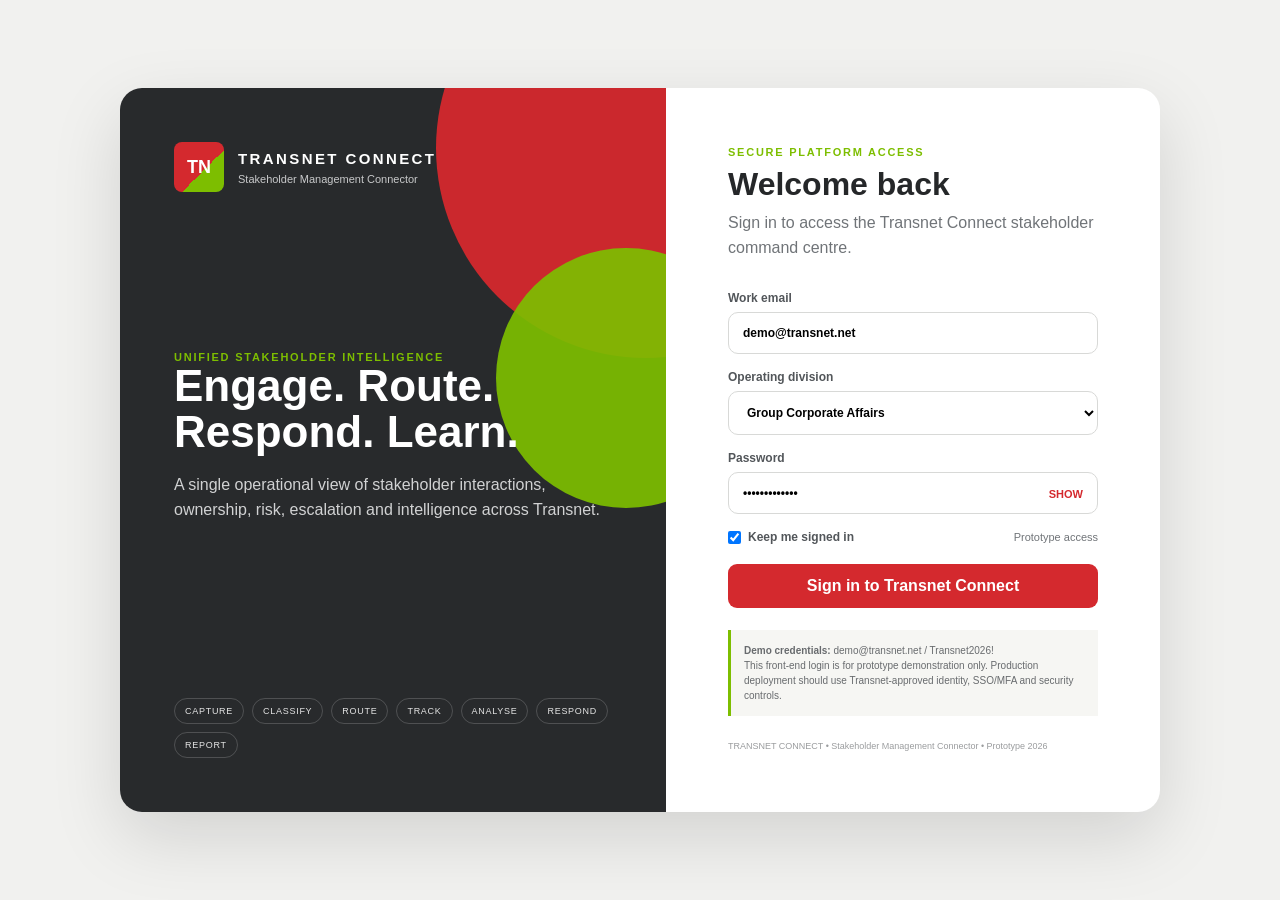
==== index.html @ 47cb5adb "Initial commit: Transnet Connect prototype" ====
<!doctype html>
<html lang="en">
<head>
  <meta charset="utf-8" />
  <meta name="viewport" content="width=device-width,initial-scale=1" />
  <title>Transnet Connect — Stakeholder Intelligence Platform</title>
  <link rel="stylesheet" href="styles.css" />
</head>
<body>
  <div class="app-shell">
    <aside class="sidebar">
      <div class="brand-lockup">
        <div class="brand-mark">TN</div>
        <div>
          <div class="brand-name">TRANSNET <span style="color:#7DBE00">CONNECT</span></div>
          <div class="brand-sub">Stakeholder Management Connector</div>
        </div>
      </div>

      <nav class="nav" aria-label="Primary">
        <button class="nav-item active" data-view="dashboard"><span>▦</span> Dashboard</button>
        <button class="nav-item" data-view="intake"><span>＋</span> New Intake</button>
        <button class="nav-item" data-view="cases"><span>☷</span> Cases</button>
        <button class="nav-item" data-view="stakeholders"><span>◉</span> Stakeholders</button>
        <button class="nav-item" data-view="questionnaire"><span>✓</span> Questionnaire</button>
        <button class="nav-item" data-view="intelligence"><span>◌</span> Intelligence</button>
        <button class="nav-item" data-view="reports"><span>▤</span> Reports</button>
      </nav>

      <div class="sidebar-footer">
        <div class="status-dot-wrap"><span class="status-dot"></span> Platform online</div>
        <small>Prototype • 2026</small>
      </div>
    </aside>

    <main class="main">
      <header class="topbar">
        <div>
          <div class="eyebrow">UNIFIED STAKEHOLDER ENGAGEMENT & INTELLIGENCE</div>
          <h1 id="viewTitle">Command Centre</h1>
        </div>
        <div class="topbar-actions">
          <button class="ghost-btn" id="seedBtn">Reset demo data</button>
          <button class="primary-btn" data-view-jump="intake">+ Log interaction</button>
          <div class="user-chip"><div class="avatar">TN</div><div><small>Signed in</small><b id="signedInUser">Transnet User</b></div></div><button class="logout-btn" id="logoutBtn">Sign out</button>
        </div>
      </header>

      <section id="dashboard" class="view active">
        <div class="hero-strip">
          <div>
            <div class="hero-kicker">TODAY'S STAKEHOLDER PULSE</div>
            <h2>See what matters before it becomes a crisis.</h2>
            <p>Capture → Classify → Route → Track → Analyse → Respond → Learn → Report</p>
            <div class="hero-actions">
              <a class="hero-questionnaire-btn" href="https://forms.zohopublic.com/transnetone/form/transnetconnect/formperma/pQ4bEgYNO5gnGRDSUN-nBvpujm5sdA6lxNChJlo7reY?zf_lang=en" target="_blank" rel="noopener">Complete Questionnaire ↗</a>
              <button class="hero-questionnaire-secondary" data-view-jump="questionnaire">Open inside Transnet Connect</button>
            </div>
          </div>
          <div class="hero-score">
            <div class="score-label">Network risk index</div>
            <div class="score" id="networkRiskScore">—<span>/100</span></div>
            <div class="score-note" id="networkRiskNote">Loading…</div>
          </div>
        </div>

        <div class="metrics-grid" id="metricsGrid"></div>

        <div class="dashboard-grid">
          <div class="panel span-2">
            <div class="panel-head">
              <div>
                <div class="section-label">LIVE CASE FLOW</div>
                <h3>Priority matters requiring attention</h3>
              </div>
              <button class="text-btn" data-view-jump="cases">View all cases →</button>
            </div>
            <div class="table-wrap">
              <table>
                <thead><tr><th>Case</th><th>Stakeholder</th><th>Issue</th><th>OD</th><th>Risk</th><th>SLA</th></tr></thead>
                <tbody id="priorityCases"></tbody>
              </table>
            </div>
          </div>

          <div class="panel">
            <div class="section-label">CHANNEL MIX</div>
            <h3>How stakeholders are reaching us</h3>
            <div class="channel-bars" id="channelBars"></div>
          </div>

          <div class="panel">
            <div class="section-label">ISSUE HOTSPOTS</div>
            <h3>Geographic concentration</h3>
            <div class="mini-map">
              <div class="map-label gauteng">Gauteng <span>38</span></div>
              <div class="map-label kzn">KwaZulu-Natal <span>27</span></div>
              <div class="map-label wc">Western Cape <span>19</span></div>
              <div class="map-label ec">Eastern Cape <span>14</span></div>
            </div>
            <div class="legend"><span class="risk-high-dot"></span> High concentration <span class="risk-med-dot"></span> Emerging</div>
          </div>

          <div class="panel span-2">
            <div class="panel-head">
              <div>
                <div class="section-label">INTELLIGENCE SIGNALS</div>
                <h3>What the system is noticing</h3>
              </div>
            </div>
            <div class="signal-grid">
              <div class="signal-card danger"><div class="signal-icon">!</div><div><b>Recurring safety complaints</b><p>Rail-crossing complaints in Ekurhuleni have increased 41% over the last 7 days.</p></div></div>
              <div class="signal-card warn"><div class="signal-icon">↻</div><div><b>Duplicate cluster detected</b><p>12 enquiries across WhatsApp, email and calls appear linked to the same port access issue.</p></div></div>
              <div class="signal-card good"><div class="signal-icon">✓</div><div><b>Response performance improving</b><p>Average first response time is down to 2h 18m from 3h 04m last week.</p></div></div>
            </div>
          </div>
        </div>
      </section>

      <section id="intake" class="view">
        <div class="section-intro">
          <div><div class="section-label">UNIFIED INTAKE</div><h2>Log a stakeholder interaction</h2><p>Capture a contact from any channel, then let the routing engine classify and assign it.</p></div>
        </div>

        <div class="intake-layout">
          <form id="intakeForm" class="panel form-panel">
            <div class="form-grid">
              <label>Channel<select id="channel"><option>WhatsApp</option><option>Contact Centre</option><option>Email</option><option>Web / QR</option><option>Touchscreen</option></select></label>
              <label>Stakeholder type<select id="stakeholderType"><option>Community</option><option>Customer</option><option>Government</option><option>Investor</option><option>Supplier</option><option>Media</option><option>Regulator</option><option>Employee</option></select></label>
              <label>Name<input id="stakeholderName" value="Thandi Mokoena" required /></label>
              <label>Organisation<input id="organisation" value="Ekurhuleni Community Forum" /></label>
              <label>Province<select id="province"><option>Gauteng</option><option>KwaZulu-Natal</option><option>Western Cape</option><option>Eastern Cape</option><option>Limpopo</option><option>Mpumalanga</option><option>North West</option><option>Free State</option><option>Northern Cape</option></select></label>
              <label>Location<input id="location" value="Germiston" /></label>
              <label class="full">Interaction / issue<textarea id="message" rows="7" required>The rail crossing has been blocked again this morning. Children are crossing between stationary wagons and the community has reported this before. We need urgent intervention before someone gets hurt.</textarea></label>
            </div>
            <div class="form-actions">
              <button type="button" class="ghost-btn" id="clearForm">Clear</button>
              <button type="submit" class="primary-btn">Analyse & create case</button>
            </div>
          </form>

          <div class="panel ai-panel">
            <div class="section-label">AI & ROUTING PREVIEW</div>
            <h3>Suggested classification</h3>
            <div id="analysisPreview" class="analysis-empty">
              Submit the interaction to generate an issue type, sentiment, urgency, OD route, risk score and SLA recommendation.
            </div>
          </div>
        </div>
      </section>

      <section id="cases" class="view">
        <div class="section-intro split">
          <div><div class="section-label">CRM & WORKFLOW</div><h2>Case management</h2><p>Track ownership, SLA, status, risk and cross-division coordination.</p></div>
          <button class="primary-btn" data-view-jump="intake">+ New case</button>
        </div>
        <div class="panel">
          <div class="toolbar">
            <input id="caseSearch" placeholder="Search cases, stakeholders or issues…" />
            <select id="caseFilter"><option value="all">All statuses</option><option>Open</option><option>In Progress</option><option>Escalated</option><option>Resolved</option></select>
          </div>
          <div class="table-wrap wide-table">
            <table><thead><tr><th>ID</th><th>Created</th><th>Stakeholder</th><th>Channel</th><th>Issue</th><th>OD</th><th>Owner</th><th>Risk</th><th>Status</th><th>SLA</th></tr></thead><tbody id="casesTable"></tbody></table>
          </div>
        </div>
      </section>

      <section id="stakeholders" class="view">
        <div class="section-intro"><div><div class="section-label">STAKEHOLDER INTELLIGENCE</div><h2>Stakeholder directory</h2><p>A single relationship view across organisations, issues, channels and operating divisions.</p></div></div>
        <div class="stakeholder-grid" id="stakeholderGrid"></div>
      </section>

      <section id="questionnaire" class="view">
        <div class="section-intro questionnaire-intro">
          <div>
            <div class="section-label">STAKEHOLDER QUESTIONNAIRE</div>
            <h2>Transnet Connect Questionnaire</h2>
            <p>Capture structured stakeholder feedback through the live Zoho questionnaire and keep the engagement journey connected to the platform.</p>
          </div>
          <a class="primary-btn link-btn" href="https://forms.zohopublic.com/transnetone/form/transnetconnect/formperma/pQ4bEgYNO5gnGRDSUN-nBvpujm5sdA6lxNChJlo7reY?zf_lang=en" target="_blank" rel="noopener">Open questionnaire ↗</a>
        </div>

        <div class="questionnaire-layout">
          <div class="questionnaire-summary">
            <div class="questionnaire-badge">LIVE ZOHO FORM</div>
            <h3>Structured stakeholder input</h3>
            <p>The questionnaire is embedded directly from the Zoho form you supplied. Responses remain within the Zoho form environment while users experience it from inside Transnet Connect.</p>
            <div class="questionnaire-steps">
              <div><span>01</span><b>Invite</b><small>Share the questionnaire with the relevant stakeholder.</small></div>
              <div><span>02</span><b>Capture</b><small>Stakeholders submit structured feedback through Zoho Forms.</small></div>
              <div><span>03</span><b>Connect</b><small>In the live implementation, responses can feed CRM, case routing and analytics.</small></div>
            </div>
            <div class="questionnaire-note"><b>Prototype note:</b> This version embeds the live questionnaire. Automated response-to-case creation will be connected during the Zoho integration phase.</div>
          </div>
          <div class="questionnaire-frame-wrap">
            <div class="questionnaire-frame-head">
              <div><span class="live-dot"></span><b>Transnet Connect questionnaire</b></div>
              <a href="questionnaire.html" target="_blank">Open branded full-page view ↗</a>
            </div>
            <iframe class="questionnaire-frame" title="Transnet Connect Questionnaire" loading="lazy" src="https://forms.zohopublic.com/transnetone/form/transnetconnect/formperma/pQ4bEgYNO5gnGRDSUN-nBvpujm5sdA6lxNChJlo7reY?zf_lang=en" allow="camera; microphone"></iframe>
            <noscript><p>JavaScript is required to load the Zoho questionnaire. Use the Open questionnaire button above.</p></noscript>
          </div>
        </div>
      </section>

      <section id="intelligence" class="view">
        <div class="section-intro"><div><div class="section-label">AI-DRIVEN INTELLIGENCE</div><h2>Signals, trends & reputational risk</h2><p>Move from reactive case management to proactive stakeholder intelligence.</p></div></div>
        <div class="panel" style="margin-bottom:16px">
          <div class="panel-head">
            <div><div class="section-label">AI INSIGHT — ALL CASES</div><h3 style="margin:6px 0 0">Commonalities & anomalies</h3></div>
            <button class="primary-btn" id="generateInsightBtn">Generate insight</button>
          </div>
          <div id="insightResult" class="analysis-empty" style="margin-top:14px">Click "Generate insight" to analyse all current cases for patterns and outliers.</div>
        </div>
        <div class="intelligence-grid">
          <div class="panel span-2">
            <div class="section-label">ISSUE TREND</div><h3>Cases by issue category</h3>
            <div class="trend-chart" id="trendChart"></div>
          </div>
          <div class="panel"><div class="section-label">SENTIMENT</div><h3>Current interaction sentiment</h3><div class="donut-wrap"><div class="donut"><div class="donut-hole"><strong>54%</strong><span>negative</span></div></div></div><div class="sentiment-key"><span>54% Negative</span><span>31% Neutral</span><span>15% Positive</span></div></div>
          <div class="panel"><div class="section-label">DUPLICATION CLUSTERS</div><h3>Potentially related matters</h3><div class="cluster-list"><div><b>#CL-019</b><span>Rail crossing safety • 12 cases</span></div><div><b>#CL-018</b><span>Port access permits • 8 cases</span></div><div><b>#CL-017</b><span>Supplier payment queries • 6 cases</span></div></div></div>
          <div class="panel span-2"><div class="section-label">REPUTATIONAL ESCALATION</div><h3>High-impact cases to watch</h3><div id="riskCards" class="risk-cards"></div></div>
        </div>
      </section>

      <section id="reports" class="view">
        <div class="section-intro"><div><div class="section-label">EXCO REPORTING</div><h2>Executive reporting</h2><p>Decision-ready views of demand, risk, responsiveness and stakeholder pressure.</p></div></div>
        <div class="reports-grid">
          <div class="report-card"><span>01</span><h3>Stakeholder Pulse</h3><p>Executive summary of volume, sentiment, major risks and emerging themes.</p><button class="ghost-btn">Generate report</button></div>
          <div class="report-card"><span>02</span><h3>OD Performance</h3><p>SLA compliance, response times, escalations and case closure by operating division.</p><button class="ghost-btn">Generate report</button></div>
          <div class="report-card"><span>03</span><h3>Geographic Risk</h3><p>Province, municipality and site-level concentration of recurring stakeholder issues.</p><button class="ghost-btn">Generate report</button></div>
          <div class="report-card"><span>04</span><h3>Issue Recurrence</h3><p>Duplicate and recurring matters showing systemic pressure points and unresolved causes.</p><button class="ghost-btn">Generate report</button></div>
        </div>
        <div class="panel architecture">
          <div class="section-label">SYSTEM ARCHITECTURE</div><h3>How Transnet Connect works</h3>
          <div class="flow">
            <div><b>1</b><span>Multi-channel input</span><small>WhatsApp • Calls • Email • Web/QR</small></div><i>→</i>
            <div><b>2</b><span>Unified intake</span><small>Stakeholder • Issue • Location • Media</small></div><i>→</i>
            <div><b>3</b><span>AI intelligence</span><small>Sentiment • Risk • Duplicates • SLA</small></div><i>→</i>
            <div><b>4</b><span>Routing engine</span><small>OD • Priority • Owner • Case</small></div><i>→</i>
            <div><b>5</b><span>Response & reporting</span><small>Track • Resolve • Learn • Report</small></div>
          </div>
        </div>
      </section>

      <div id="toast" class="toast"></div>

      <div id="caseModalBackdrop" class="modal-backdrop">
        <div class="modal-panel" role="dialog" aria-modal="true" aria-labelledby="caseModalTitle">
          <div class="modal-head">
            <div><div class="section-label" id="caseModalId"></div><h2 id="caseModalTitle" style="margin:4px 0 0"></h2></div>
            <button class="text-btn" id="caseModalClose" aria-label="Close">✕ Close</button>
          </div>
          <div id="caseModalBody" class="modal-body"></div>
        </div>
      </div>
    </main>
  </div>

  <script src="app.js"></script>
</body>
</html>
---- styles.css ----
:root{
  --navy:#3b3d3f;
  --navy2:#242628;
  --teal:#d4292e;
  --teal2:#7dbe00;
  --red:#d4292e;
  --amber:#e9a33c;
  --green:#7dbe00;
  --ink:#252729;
  --muted:#707478;
  --line:#e6eaf0;
  --soft:#f6f6f4;
  --white:#fff;
  --shadow:0 8px 24px rgba(20,42,75,.08);
}
*{box-sizing:border-box}html,body{margin:0;padding:0;font-family:Inter,Segoe UI,Arial,sans-serif;background:#f3f3f1;color:var(--ink)}button,input,select,textarea{font:inherit}.app-shell{display:grid;grid-template-columns:260px 1fr;min-height:100vh}.sidebar{position:sticky;top:0;height:100vh;background:var(--navy2);color:#fff;padding:24px 18px;display:flex;flex-direction:column}.brand-lockup{display:flex;gap:12px;align-items:center;padding:4px 6px 26px;border-bottom:1px solid rgba(255,255,255,.1)}.brand-mark{width:44px;height:44px;border-radius:13px;background:var(--teal);display:grid;place-items:center;color:var(--navy2);font-weight:900}.brand-name{font-weight:800;font-size:13px;letter-spacing:.12em}.brand-sub{font-size:11px;color:#c7c7c7;margin-top:4px}.nav{display:flex;flex-direction:column;gap:7px;padding-top:24px}.nav-item{border:0;background:transparent;color:#c9d4e2;text-align:left;padding:12px 14px;border-radius:10px;cursor:pointer;display:flex;gap:12px;align-items:center}.nav-item:hover,.nav-item.active{background:#3a3c3e;color:#fff}.nav-item.active:before{content:"";width:3px;height:24px;background:var(--teal);border-radius:6px;position:absolute;left:18px}.nav-item span{width:18px;color:var(--teal)}.sidebar-footer{margin-top:auto;padding:18px 8px;color:#a9aaac;display:flex;flex-direction:column;gap:8px;font-size:12px}.status-dot-wrap{color:#d3d3d3}.status-dot{display:inline-block;width:8px;height:8px;border-radius:50%;background:var(--teal);margin-right:6px;box-shadow:0 0 0 4px rgba(125,190,0,.16)}.main{min-width:0}.topbar{padding:26px 34px 20px;display:flex;justify-content:space-between;align-items:center;background:#fff;border-bottom:1px solid var(--line);position:sticky;top:0;z-index:20}.eyebrow,.section-label{font-size:11px;letter-spacing:.15em;font-weight:800;color:#8a8d90}.topbar h1{font-size:28px;margin:4px 0 0}.topbar-actions{display:flex;gap:10px;align-items:center}.avatar{width:38px;height:38px;border-radius:50%;background:var(--navy);color:#fff;display:grid;place-items:center;font-size:12px;font-weight:800}.primary-btn,.ghost-btn,.text-btn{border:0;border-radius:9px;cursor:pointer}.primary-btn{background:var(--teal);color:var(--navy2);padding:11px 15px;font-weight:800}.primary-btn:hover{filter:brightness(.97)}.ghost-btn{background:#fff;border:1px solid var(--line);padding:10px 14px;color:var(--ink)}.text-btn{background:transparent;color:var(--navy);font-weight:700}.view{display:none;padding:28px 34px 44px}.view.active{display:block}.hero-strip{background:linear-gradient(115deg,#252729,#3b3d3f);border-radius:18px;color:#fff;padding:30px 32px;display:flex;justify-content:space-between;align-items:center;box-shadow:var(--shadow)}.hero-kicker{color:var(--teal2);font-size:11px;letter-spacing:.15em;font-weight:900}.hero-strip h2{font-size:32px;margin:8px 0 8px;max-width:650px}.hero-strip p{margin:0;color:#dedede}.hero-score{padding-left:30px;border-left:1px solid rgba(255,255,255,.2);min-width:210px}.score-label{text-transform:uppercase;letter-spacing:.12em;font-size:10px;color:#d6d6d6}.score{font-size:48px;font-weight:900;color:var(--teal2);line-height:1.1}.score span{font-size:16px;color:#bbb}.score-note{font-size:12px;color:#cfe77b;margin-top:5px}.metrics-grid{display:grid;grid-template-columns:repeat(4,1fr);gap:14px;margin:18px 0}.metric-card{background:#fff;border:1px solid var(--line);border-radius:14px;padding:18px;box-shadow:var(--shadow)}.metric-label{font-size:11px;color:var(--muted);text-transform:uppercase;letter-spacing:.09em}.metric-value{font-size:30px;font-weight:850;margin:8px 0 3px}.metric-meta{font-size:12px;color:var(--muted)}.metric-meta.good{color:var(--green)}.metric-meta.warn{color:var(--amber)}.metric-meta.bad{color:var(--red)}.dashboard-grid,.intelligence-grid{display:grid;grid-template-columns:repeat(3,1fr);gap:16px}.panel{background:#fff;border:1px solid var(--line);border-radius:16px;padding:20px;box-shadow:var(--shadow)}.span-2{grid-column:span 2}.panel h3{margin:6px 0 16px;font-size:18px}.panel-head{display:flex;justify-content:space-between;align-items:flex-start}.table-wrap{overflow:auto}table{width:100%;border-collapse:collapse;font-size:13px}th{text-align:left;color:#748091;font-size:10px;letter-spacing:.08em;text-transform:uppercase;border-bottom:1px solid var(--line);padding:10px 9px}td{padding:12px 9px;border-bottom:1px solid #eef1f5;vertical-align:middle}.case-id{font-weight:800;color:var(--navy)}.pill{display:inline-block;padding:5px 8px;border-radius:999px;font-size:10px;font-weight:800}.pill.high{background:#fde9e8;color:#b93434}.pill.medium{background:#fff2db;color:#a8690c}.pill.low{background:#eef5db;color:#557d00}.pill.open{background:#f0f0ee;color:#54575a}.pill.progress{background:#f3f6e8;color:#657b1a}.pill.escalated{background:#fde9e8;color:#b93434}.pill.resolved{background:#eef5db;color:#557d00}.sla.bad{color:var(--red);font-weight:800}.sla.warn{color:var(--amber);font-weight:800}.sla.good{color:var(--green);font-weight:700}.channel-bars{display:flex;flex-direction:column;gap:14px}.channel-row{display:grid;grid-template-columns:90px 1fr 32px;gap:8px;align-items:center;font-size:12px}.bar{height:9px;background:#e9eef4;border-radius:99px;overflow:hidden}.bar>span{display:block;height:100%;background:var(--teal);border-radius:99px}.mini-map{height:225px;position:relative;background:linear-gradient(145deg,#f8f8f6,#efefec);border-radius:12px;overflow:hidden}.mini-map:before{content:"";position:absolute;inset:22px 55px;background:#dfe0dd;clip-path:polygon(30% 4%,55% 0,75% 17%,89% 38%,85% 62%,72% 80%,57% 95%,39% 100%,19% 82%,7% 57%,10% 34%)}.map-label{position:absolute;background:#fff;border-radius:8px;padding:7px 8px;font-size:10px;box-shadow:0 4px 12px rgba(0,0,0,.08);z-index:2}.map-label span{font-weight:900;color:var(--red);margin-left:4px}.gauteng{top:72px;left:54%}.kzn{bottom:28px;right:23px}.wc{bottom:18px;left:18px}.ec{bottom:58px;left:38%}.legend{font-size:10px;color:var(--muted);margin-top:10px}.risk-high-dot,.risk-med-dot{display:inline-block;width:7px;height:7px;border-radius:50%;margin:0 4px 0 8px}.risk-high-dot{background:var(--red)}.risk-med-dot{background:var(--amber)}.signal-grid{display:grid;grid-template-columns:repeat(3,1fr);gap:12px}.signal-card{display:flex;gap:12px;padding:14px;border-radius:12px;background:#f7f9fb;border:1px solid var(--line)}.signal-icon{width:32px;height:32px;border-radius:50%;display:grid;place-items:center;font-weight:900;flex:none}.signal-card p{margin:5px 0 0;font-size:12px;color:var(--muted);line-height:1.45}.signal-card.danger .signal-icon{background:#fde7e5;color:var(--red)}.signal-card.warn .signal-icon{background:#fff0d7;color:var(--amber)}.signal-card.good .signal-icon{background:#edf5d8;color:var(--green)}.section-intro{display:flex;justify-content:space-between;align-items:flex-end;margin-bottom:18px}.section-intro h2{font-size:28px;margin:5px 0 4px}.section-intro p{margin:0;color:var(--muted)}.split{align-items:center}.intake-layout{display:grid;grid-template-columns:minmax(0,1.5fr) minmax(340px,.7fr);gap:18px}.form-grid{display:grid;grid-template-columns:1fr 1fr;gap:15px}.form-grid label{font-size:12px;color:#536173;font-weight:700}.form-grid input,.form-grid select,.form-grid textarea,.toolbar input,.toolbar select{width:100%;margin-top:7px;border:1px solid #dce2e9;border-radius:9px;padding:11px 12px;background:#fff;color:var(--ink);outline:none}.form-grid input:focus,.form-grid select:focus,.form-grid textarea:focus,.toolbar input:focus,.toolbar select:focus{border-color:var(--teal);box-shadow:0 0 0 3px rgba(212,41,46,.12)}.form-grid .full{grid-column:1/-1}.form-actions{display:flex;justify-content:flex-end;gap:10px;margin-top:18px}.ai-panel{align-self:start;position:sticky;top:108px}.analysis-empty{padding:24px;background:var(--soft);border:1px dashed #ccd5df;border-radius:12px;color:var(--muted);line-height:1.5}.analysis-result{display:flex;flex-direction:column;gap:11px}.analysis-row{display:flex;justify-content:space-between;gap:14px;padding:10px 0;border-bottom:1px solid var(--line);font-size:12px}.analysis-row span:first-child{color:var(--muted)}.analysis-row b{text-align:right}.risk-score{padding:14px;border-radius:12px;background:var(--navy);color:#fff}.risk-score strong{font-size:36px;color:var(--teal2)}.risk-score small{display:block;color:#b9cadd;margin-top:3px}.toolbar{display:flex;gap:10px;margin-bottom:12px}.toolbar input{max-width:420px;margin:0}.toolbar select{max-width:180px;margin:0}.wide-table{max-height:620px}.stakeholder-grid{display:grid;grid-template-columns:repeat(3,1fr);gap:16px}.stakeholder-card{background:#fff;border:1px solid var(--line);border-radius:15px;padding:19px;box-shadow:var(--shadow)}.stakeholder-card-head{display:flex;gap:12px;align-items:center}.stakeholder-avatar{width:44px;height:44px;border-radius:12px;background:#f3f6e8;color:var(--navy);display:grid;place-items:center;font-weight:900}.stakeholder-card h3{margin:0;font-size:16px}.stakeholder-card p{margin:4px 0 0;font-size:12px;color:var(--muted)}.stakeholder-meta{display:grid;grid-template-columns:1fr 1fr;gap:10px;margin-top:16px}.stakeholder-meta div{background:var(--soft);border-radius:10px;padding:10px}.stakeholder-meta small{display:block;color:var(--muted);font-size:9px;text-transform:uppercase;letter-spacing:.08em}.stakeholder-meta b{font-size:12px}.trend-chart{height:270px;display:flex;align-items:flex-end;gap:14px;padding:18px 6px 0;border-bottom:1px solid var(--line)}.trend-col{flex:1;display:flex;flex-direction:column;justify-content:flex-end;align-items:center;height:100%;gap:7px}.trend-col .col{width:70%;background:linear-gradient(180deg,var(--teal),#168e84);border-radius:8px 8px 0 0;min-height:12px}.trend-col span{font-size:10px;color:var(--muted);text-align:center}.trend-col b{font-size:11px}.donut-wrap{display:grid;place-items:center;padding:12px}.donut{width:170px;height:170px;border-radius:50%;background:conic-gradient(var(--red) 0 54%,#a8b6c8 54% 85%,var(--teal) 85% 100%);display:grid;place-items:center}.donut-hole{width:108px;height:108px;border-radius:50%;background:#fff;display:grid;place-items:center;align-content:center}.donut-hole strong{font-size:28px}.donut-hole span{font-size:10px;color:var(--muted)}.sentiment-key{display:flex;justify-content:space-between;font-size:10px;color:var(--muted)}.cluster-list{display:flex;flex-direction:column;gap:10px}.cluster-list>div{padding:11px;background:var(--soft);border-radius:10px}.cluster-list b{display:block;color:var(--navy)}.cluster-list span{font-size:11px;color:var(--muted)}.risk-cards{display:grid;grid-template-columns:repeat(3,1fr);gap:12px}.risk-card{border:1px solid var(--line);border-left:4px solid var(--red);padding:14px;border-radius:10px}.risk-card b{font-size:13px}.risk-card p{font-size:11px;color:var(--muted);margin:6px 0}.risk-card .risk-meta{font-size:10px;color:#8d4a4e}.reports-grid{display:grid;grid-template-columns:repeat(4,1fr);gap:15px;margin-bottom:18px}.report-card{background:#fff;border:1px solid var(--line);border-radius:15px;padding:20px;box-shadow:var(--shadow)}.report-card>span{display:inline-grid;place-items:center;width:32px;height:32px;border-radius:9px;background:#f1f4e5;color:var(--navy);font-weight:900}.report-card h3{margin:18px 0 8px}.report-card p{color:var(--muted);font-size:12px;line-height:1.5;min-height:72px}.architecture{margin-top:8px}.flow{display:flex;align-items:stretch;gap:10px}.flow>div{flex:1;background:var(--soft);border:1px solid var(--line);border-radius:12px;padding:13px;display:flex;flex-direction:column;gap:4px}.flow>div b{width:26px;height:26px;border-radius:50%;background:var(--navy);color:#fff;display:grid;place-items:center;font-size:11px}.flow>div span{font-weight:800;font-size:12px}.flow>div small{color:var(--muted);line-height:1.4}.flow i{align-self:center;color:var(--teal);font-style:normal;font-size:21px}.toast{position:fixed;right:26px;bottom:24px;background:var(--navy2);color:#fff;padding:13px 16px;border-radius:10px;box-shadow:0 8px 24px rgba(0,0,0,.18);opacity:0;transform:translateY(10px);pointer-events:none;transition:.25s;z-index:99}.toast.show{opacity:1;transform:translateY(0)}
@media(max-width:1100px){.app-shell{grid-template-columns:210px 1fr}.metrics-grid{grid-template-columns:repeat(2,1fr)}.dashboard-grid,.intelligence-grid{grid-template-columns:1fr 1fr}.span-2{grid-column:span 2}.stakeholder-grid{grid-template-columns:1fr 1fr}.reports-grid{grid-template-columns:1fr 1fr}.flow{overflow:auto}.flow>div{min-width:170px}.intake-layout{grid-template-columns:1fr}.ai-panel{position:static}.topbar{padding-left:24px;padding-right:24px}.view{padding-left:24px;padding-right:24px}}
@media(max-width:760px){.app-shell{display:block}.sidebar{position:static;height:auto}.nav{display:grid;grid-template-columns:repeat(2,1fr)}.sidebar-footer{display:none}.topbar{position:static;align-items:flex-start;gap:14px}.topbar-actions .ghost-btn,.avatar{display:none}.view{padding:20px 16px}.hero-strip{flex-direction:column;align-items:flex-start}.hero-score{border-left:0;border-top:1px solid rgba(255,255,255,.2);padding:18px 0 0;margin-top:20px}.metrics-grid,.dashboard-grid,.intelligence-grid,.stakeholder-grid,.reports-grid{grid-template-columns:1fr}.span-2{grid-column:auto}.signal-grid,.risk-cards{grid-template-columns:1fr}.form-grid{grid-template-columns:1fr}.form-grid .full{grid-column:auto}.panel{padding:16px}.topbar h1{font-size:23px}.hero-strip h2{font-size:26px}.nav-item.active:before{display:none}.flow{flex-direction:column}.flow i{transform:rotate(90deg)}.topbar-actions{margin-left:auto}}


/* Transnet corporate accents */
.brand-mark{background:linear-gradient(135deg,var(--red) 0 58%,var(--green) 58% 100%);color:#fff;border-radius:8px}
.brand-name{color:#fff}.brand-sub{color:#c9cacb}.nav-item span{color:var(--green)}.nav-item.active:before{background:var(--red)}
.primary-btn{background:var(--red);color:#fff}.primary-btn:hover{background:#b92227;filter:none}.text-btn{color:var(--red)}
.hero-kicker,.section-label{color:var(--green)}.score{color:var(--green)}.bar>span{background:var(--red)}
.case-id{color:var(--red)}.risk-score{background:#2d2f31}.risk-score strong{color:var(--green)}
.trend-col .col{background:linear-gradient(180deg,var(--red),#a51f24)}.flow i{color:var(--red)}
.flow>div b{background:var(--red)}.report-card>span{background:#f4f7e8;color:#4f6900}.stakeholder-avatar{color:#5d7600}
.topbar{border-top:4px solid var(--red)}
.topbar:after{content:"";position:absolute;left:0;bottom:-1px;width:120px;height:3px;background:var(--green)}
.logout-btn{border:1px solid var(--line);background:#fff;color:#3b3d3f;padding:10px 13px;border-radius:9px;font-weight:700;cursor:pointer}.logout-btn:hover{border-color:var(--red);color:var(--red)}
.user-chip{display:flex;align-items:center;gap:9px;padding-left:4px}.user-chip small{display:block;color:var(--muted);font-size:9px;text-transform:uppercase;letter-spacing:.08em}.user-chip b{display:block;font-size:11px;max-width:120px;white-space:nowrap;overflow:hidden;text-overflow:ellipsis}

/* Login */
.login-body{min-height:100vh;background:#f1f1ef;display:grid;place-items:center;padding:28px;color:var(--ink)}
.login-shell{width:min(1040px,100%);min-height:640px;background:#fff;border-radius:22px;overflow:hidden;display:grid;grid-template-columns:1.05fr .95fr;box-shadow:0 25px 70px rgba(0,0,0,.13)}
.login-brand{position:relative;background:#282a2c;color:#fff;padding:54px;display:flex;flex-direction:column;justify-content:space-between;overflow:hidden}
.login-brand:before{content:"";position:absolute;width:420px;height:420px;border-radius:50%;background:var(--red);right:-190px;top:-150px;opacity:.95}
.login-brand:after{content:"";position:absolute;width:260px;height:260px;border-radius:50%;background:var(--green);right:-90px;top:160px;opacity:.92}
.login-lockup,.login-brand-copy,.login-flow{position:relative;z-index:2}.login-lockup{display:flex;align-items:center;gap:14px}.login-logo-mark{width:50px;height:50px;border-radius:8px;background:linear-gradient(135deg,var(--red) 0 58%,var(--green) 58% 100%);display:grid;place-items:center;font-weight:900;font-size:18px}.login-lockup strong{font-size:15px;letter-spacing:.16em}.login-lockup span{display:block;color:#c8c9ca;font-size:11px;margin-top:5px}.login-brand-copy h1{font-size:44px;line-height:1.05;margin:0 0 16px;max-width:470px}.login-brand-copy p{color:#d1d2d3;max-width:470px;line-height:1.6}.login-flow{display:flex;gap:8px;flex-wrap:wrap}.login-flow span{border:1px solid rgba(255,255,255,.18);border-radius:999px;padding:7px 10px;font-size:9px;letter-spacing:.08em;text-transform:uppercase;color:#e4e4e4}.login-panel{padding:58px 62px;display:flex;flex-direction:column;justify-content:center}.login-eyebrow{color:var(--green);font-size:11px;font-weight:900;letter-spacing:.16em}.login-panel h2{font-size:32px;margin:8px 0}.login-panel>p{color:var(--muted);margin:0 0 30px;line-height:1.55}.login-form{display:flex;flex-direction:column;gap:16px}.login-form label{font-size:12px;font-weight:800;color:#52565a}.login-form input,.login-form select{width:100%;margin-top:7px;border:1px solid #d8d9d7;border-radius:10px;padding:13px 14px;outline:none;background:#fff}.login-form input:focus,.login-form select:focus{border-color:var(--red);box-shadow:0 0 0 3px rgba(212,41,46,.1)}.password-wrap{position:relative}.password-wrap input{padding-right:72px}.toggle-password{position:absolute;right:10px;bottom:9px;background:transparent;border:0;color:var(--red);font-size:11px;font-weight:800;cursor:pointer;padding:5px}.remember-row{display:flex;justify-content:space-between;align-items:center;font-size:11px;color:var(--muted)}.remember-row label{display:flex;align-items:center;gap:7px;font-weight:600}.remember-row input{width:auto;margin:0}.login-submit{width:100%;padding:13px 16px;margin-top:4px}.login-error{display:none;background:#fff0f0;border:1px solid #f2c1c3;color:#9f2025;padding:10px 12px;border-radius:9px;font-size:11px}.login-error.show{display:block}.login-note{margin-top:22px;padding:13px;background:#f6f6f3;border-left:3px solid var(--green);font-size:10px;line-height:1.5;color:#686b6e}.login-footer{margin-top:24px;font-size:9px;color:#9a9c9e;line-height:1.5}
@media(max-width:820px){.login-shell{grid-template-columns:1fr}.login-brand{min-height:320px;padding:36px}.login-brand-copy h1{font-size:34px}.login-panel{padding:38px 30px}.login-flow{display:none}}

/* Questionnaire integration */
.link-btn{display:inline-flex;align-items:center;justify-content:center;text-decoration:none;white-space:nowrap}
.questionnaire-intro{align-items:center}
.questionnaire-layout{display:grid;grid-template-columns:minmax(250px,.42fr) minmax(0,1fr);gap:18px;align-items:start}
.questionnaire-summary{background:linear-gradient(145deg,#252729,#383a3c);color:#fff;border-radius:18px;padding:26px;box-shadow:var(--shadow);position:sticky;top:112px}
.questionnaire-badge{display:inline-flex;align-items:center;gap:7px;background:rgba(125,190,0,.14);border:1px solid rgba(125,190,0,.45);color:#c8ed6a;padding:7px 10px;border-radius:999px;font-size:10px;font-weight:900;letter-spacing:.1em}
.questionnaire-summary h3{font-size:25px;margin:16px 0 8px}
.questionnaire-summary>p{color:#d1d2d3;font-size:13px;line-height:1.6;margin:0}
.questionnaire-steps{display:grid;gap:10px;margin:22px 0}
.questionnaire-steps>div{display:grid;grid-template-columns:38px 1fr;gap:2px 10px;padding:12px 0;border-top:1px solid rgba(255,255,255,.12)}
.questionnaire-steps span{grid-row:1/3;color:var(--teal2);font-weight:900;font-size:18px}
.questionnaire-steps b{font-size:13px}
.questionnaire-steps small{color:#bfc1c2;line-height:1.4}
.questionnaire-note{padding:12px 13px;border-radius:10px;background:rgba(212,41,46,.13);border:1px solid rgba(212,41,46,.35);font-size:11px;line-height:1.5;color:#ececec}
.questionnaire-frame-wrap{background:#fff;border:1px solid var(--line);border-radius:16px;overflow:hidden;box-shadow:var(--shadow);min-width:0}
.questionnaire-frame-head{display:flex;align-items:center;justify-content:space-between;gap:15px;padding:13px 16px;border-bottom:1px solid var(--line);background:#fbfbfa;font-size:12px}
.questionnaire-frame-head>div{display:flex;align-items:center;gap:8px}
.questionnaire-frame-head a{color:var(--red);font-weight:800;text-decoration:none}
.live-dot{width:8px;height:8px;border-radius:50%;background:var(--green);box-shadow:0 0 0 4px rgba(125,190,0,.14)}
.questionnaire-frame{width:100%;height:980px;border:0;background:#fff;display:block}
@media(max-width:1050px){.questionnaire-layout{grid-template-columns:1fr}.questionnaire-summary{position:static}.questionnaire-frame{height:1050px}}
@media(max-width:700px){.questionnaire-intro{align-items:flex-start;gap:14px;flex-direction:column}.questionnaire-frame-head{align-items:flex-start;flex-direction:column}.questionnaire-frame{height:1120px}}

/* Dashboard questionnaire call-to-action */
.hero-actions{display:flex;gap:10px;align-items:center;flex-wrap:wrap;margin-top:20px}
.hero-questionnaire-btn,.hero-questionnaire-secondary{display:inline-flex;align-items:center;justify-content:center;min-height:42px;padding:11px 15px;border-radius:9px;font-weight:800;font-size:12px;text-decoration:none;cursor:pointer}
.hero-questionnaire-btn{background:var(--red);color:#fff;border:1px solid var(--red);box-shadow:0 6px 18px rgba(212,41,46,.22)}
.hero-questionnaire-btn:hover{background:#b92227;border-color:#b92227}
.hero-questionnaire-secondary{background:transparent;color:#fff;border:1px solid rgba(255,255,255,.32)}
.hero-questionnaire-secondary:hover{background:rgba(255,255,255,.08)}
@media(max-width:760px){.hero-actions{width:100%}.hero-questionnaire-btn,.hero-questionnaire-secondary{width:100%}}

/* Login-page stakeholder questionnaire access */
.login-questionnaire-card{margin:0 0 24px;padding:15px 16px;border:1px solid #e0e1de;border-left:4px solid var(--green);border-radius:12px;background:#f8f8f5;display:grid;gap:13px}
.login-questionnaire-card>div:first-child{display:grid;gap:4px}.login-questionnaire-kicker{font-size:9px;font-weight:900;letter-spacing:.14em;color:var(--green)}
.login-questionnaire-card strong{font-size:14px;color:#2d3032}.login-questionnaire-card small{font-size:10px;line-height:1.45;color:#74777a}
.login-questionnaire-actions{display:flex;align-items:center;gap:12px;flex-wrap:wrap}.login-questionnaire-primary{display:inline-flex;align-items:center;justify-content:center;padding:10px 13px;border-radius:8px;background:var(--red);color:#fff;text-decoration:none;font-size:11px;font-weight:850;box-shadow:0 5px 14px rgba(212,41,46,.16)}
.login-questionnaire-primary:hover{background:#b92227}.login-questionnaire-link{color:var(--red);font-size:10px;font-weight:800;text-decoration:none}.login-questionnaire-link:hover{text-decoration:underline}
@media(max-width:520px){.login-questionnaire-actions{align-items:stretch;flex-direction:column}.login-questionnaire-primary{width:100%}.login-questionnaire-link{text-align:center}}

/* Case detail modal */
.modal-backdrop{position:fixed;inset:0;background:rgba(20,22,24,.55);display:none;align-items:flex-start;justify-content:center;padding:40px 20px;z-index:200;overflow:auto}
.modal-backdrop.show{display:flex}
.modal-panel{background:#fff;border-radius:16px;max-width:640px;width:100%;box-shadow:0 20px 60px rgba(0,0,0,.3);overflow:hidden}
.modal-head{display:flex;justify-content:space-between;align-items:flex-start;padding:22px 24px 16px;border-bottom:1px solid var(--line)}
.modal-body{padding:20px 24px 26px;max-height:70vh;overflow:auto}
.modal-section{margin-bottom:20px}
.modal-section h4{margin:0 0 10px;font-size:11px;letter-spacing:.1em;text-transform:uppercase;color:var(--muted)}
.modal-message{background:var(--soft);border-radius:12px;padding:16px;font-size:14px;line-height:1.55;color:var(--ink)}
.modal-fields{display:grid;grid-template-columns:1fr 1fr;gap:10px}
.modal-field{background:#fff;border:1px solid var(--line);border-radius:10px;padding:10px 12px}
.modal-field span{display:block;font-size:10px;color:var(--muted);text-transform:uppercase;letter-spacing:.06em;margin-bottom:4px}
.modal-field b{font-size:13px}
.case-row{cursor:pointer}
.case-row:hover{background:#f7f9fb}
@media(max-width:520px){.modal-fields{grid-template-columns:1fr}.modal-backdrop{padding:0}.modal-panel{border-radius:0;max-width:none;min-height:100vh}}
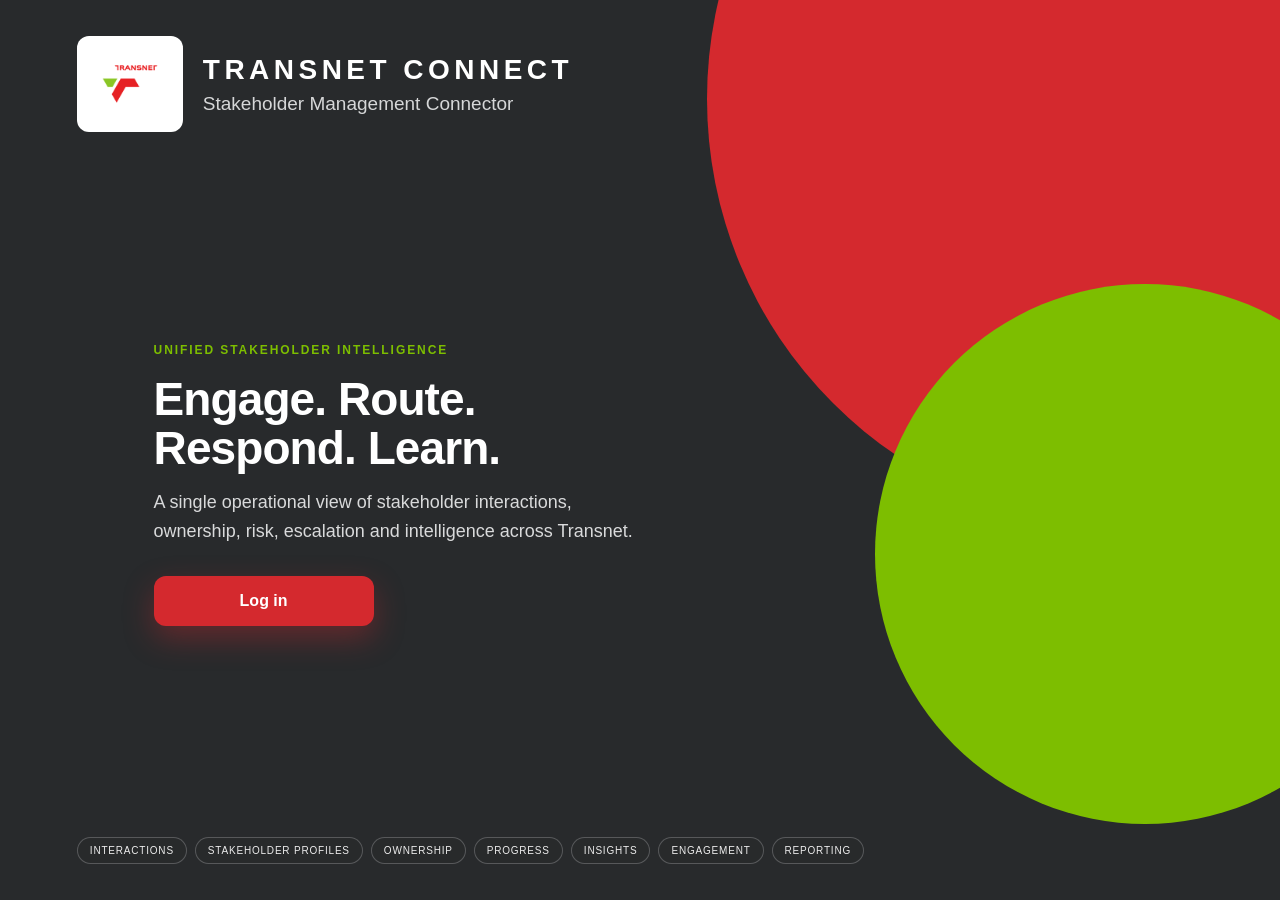
==== commit 83ed11f0: "update styles" ====
--- a/index.html
+++ b/index.html
@@ -5,12 +5,13 @@
   <meta name="viewport" content="width=device-width,initial-scale=1" />
   <title>Transnet Connect — Stakeholder Intelligence Platform</title>
   <link rel="stylesheet" href="styles.css" />
+  <link rel="icon" type="image/png" href="images/transnet-logo.png" />
 </head>
 <body>
   <div class="app-shell">
     <aside class="sidebar">
       <div class="brand-lockup">
-        <div class="brand-mark">TN</div>
+        <img class="brand-logo" src="images/transnet-logo.png" alt="Transnet" />
         <div>
           <div class="brand-name">TRANSNET <span style="color:#7DBE00">CONNECT</span></div>
           <div class="brand-sub">Stakeholder Management Connector</div>
@@ -19,12 +20,13 @@
 
       <nav class="nav" aria-label="Primary">
         <button class="nav-item active" data-view="dashboard"><span>▦</span> Dashboard</button>
-        <button class="nav-item" data-view="intake"><span>＋</span> New Intake</button>
+        <button class="nav-item" data-view="intake"><span>＋</span> Record an Engagement</button>
         <button class="nav-item" data-view="cases"><span>☷</span> Cases</button>
         <button class="nav-item" data-view="stakeholders"><span>◉</span> Stakeholders</button>
         <button class="nav-item" data-view="questionnaire"><span>✓</span> Questionnaire</button>
-        <button class="nav-item" data-view="intelligence"><span>◌</span> Intelligence</button>
+        <button class="nav-item" data-view="intelligence"><span>◌</span> Insights</button>
         <button class="nav-item" data-view="reports"><span>▤</span> Reports</button>
+        <button class="nav-item admin-only" data-view="logins"><span>◔</span> Logins</button>
       </nav>
 
       <div class="sidebar-footer">
@@ -36,25 +38,30 @@
     <main class="main">
       <header class="topbar">
         <div>
-          <div class="eyebrow">UNIFIED STAKEHOLDER ENGAGEMENT & INTELLIGENCE</div>
+          <div class="eyebrow">STAKEHOLDER ENGAGEMENT WORKSPACE</div>
           <h1 id="viewTitle">Command Centre</h1>
         </div>
         <div class="topbar-actions">
           <button class="ghost-btn" id="seedBtn">Reset demo data</button>
-          <button class="primary-btn" data-view-jump="intake">+ Log interaction</button>
+          <button class="primary-btn" data-view-jump="intake">+ Record an engagement</button>
           <div class="user-chip"><div class="avatar">TN</div><div><small>Signed in</small><b id="signedInUser">Transnet User</b></div></div><button class="logout-btn" id="logoutBtn">Sign out</button>
         </div>
       </header>
 
       <section id="dashboard" class="view active">
+        <div class="dash-tabs" id="dashTabs" role="tablist" aria-label="Dashboard sections">
+          <button type="button" class="active" data-dtab-btn="overview">Overview</button>
+          <button type="button" data-dtab-btn="engagement">Engagement activity</button>
+          <button type="button" data-dtab-btn="followups">Follow-ups</button>
+          <button type="button" data-dtab-btn="insights">Stakeholder insights</button>
+        </div>
         <div class="hero-strip">
           <div>
             <div class="hero-kicker">TODAY'S STAKEHOLDER PULSE</div>
-            <h2>See what matters before it becomes a crisis.</h2>
-            <p>Capture → Classify → Route → Track → Analyse → Respond → Learn → Report</p>
+            <h2>Welcome to your stakeholder engagement workspace.</h2>
+            <p>A shared view of engagements, follow-ups and insights across Transnet.</p>
             <div class="hero-actions">
-              <a class="hero-questionnaire-btn" href="https://forms.zohopublic.com/transnetone/form/transnetconnect/formperma/pQ4bEgYNO5gnGRDSUN-nBvpujm5sdA6lxNChJlo7reY?zf_lang=en" target="_blank" rel="noopener">Complete Questionnaire ↗</a>
-              <button class="hero-questionnaire-secondary" data-view-jump="questionnaire">Open inside Transnet Connect</button>
+              <button class="hero-questionnaire-secondary" data-view-jump="cases">View priority matters</button>
             </div>
           </div>
           <div class="hero-score">
@@ -63,6 +70,8 @@
             <div class="score-note" id="networkRiskNote">Loading…</div>
           </div>
         </div>
+
+        <div id="supportAlerts" class="panel support-alerts" data-dtab="overview" hidden></div>
 
         <div class="metrics-grid" id="metricsGrid"></div>
 
@@ -83,6 +92,21 @@
             </div>
           </div>
 
+          <div class="panel span-2" data-dtab="followups">
+            <div class="panel-head">
+              <div>
+                <div class="section-label">FOLLOW-UPS</div>
+                <h3>Open follow-ups <span id="followupCount" class="fu-count"></span></h3>
+              </div>
+            </div>
+            <div class="table-wrap">
+              <table>
+                <thead><tr><th>Case</th><th>Follow-up</th><th>Action owner</th><th>Due</th></tr></thead>
+                <tbody id="followupRows"></tbody>
+              </table>
+            </div>
+          </div>
+
           <div class="panel">
             <div class="section-label">CHANNEL MIX</div>
             <h3>How stakeholders are reaching us</h3>
@@ -104,7 +128,7 @@
           <div class="panel span-2">
             <div class="panel-head">
               <div>
-                <div class="section-label">INTELLIGENCE SIGNALS</div>
+                <div class="section-label">STAKEHOLDER INSIGHTS</div>
                 <h3>What the system is noticing</h3>
               </div>
             </div>
@@ -119,19 +143,25 @@
 
       <section id="intake" class="view">
         <div class="section-intro">
-          <div><div class="section-label">UNIFIED INTAKE</div><h2>Log a stakeholder interaction</h2><p>Capture a contact from any channel, then let the routing engine classify and assign it.</p></div>
+          <div><div class="section-label">RECORD AN ENGAGEMENT</div><h2>Record an engagement</h2><p>Keep a useful record of your conversation and any agreed next steps, then let the system suggest who should follow up.</p></div>
+        </div>
+
+        <div class="panel" id="inboxPanel">
+          <div class="section-label">INCOMING MESSAGES</div>
+          <h3>Messages awaiting review</h3>
+          <div id="inboxList" class="inbox-list">Loading…</div>
         </div>
 
         <div class="intake-layout">
           <form id="intakeForm" class="panel form-panel">
             <div class="form-grid">
-              <label>Channel<select id="channel"><option>WhatsApp</option><option>Contact Centre</option><option>Email</option><option>Web / QR</option><option>Touchscreen</option></select></label>
+              <label>Channel<select id="channel"><option>Contact Centre</option></select></label>
               <label>Stakeholder type<select id="stakeholderType"><option>Community</option><option>Customer</option><option>Government</option><option>Investor</option><option>Supplier</option><option>Media</option><option>Regulator</option><option>Employee</option></select></label>
-              <label>Name<input id="stakeholderName" value="Thandi Mokoena" required /></label>
-              <label>Organisation<input id="organisation" value="Ekurhuleni Community Forum" /></label>
+              <label>Name<input id="stakeholderName" placeholder="e.g. Thandi Mokoena" required /></label>
+              <label>Organisation<input id="organisation" placeholder="e.g. Ekurhuleni Community Forum" /></label>
               <label>Province<select id="province"><option>Gauteng</option><option>KwaZulu-Natal</option><option>Western Cape</option><option>Eastern Cape</option><option>Limpopo</option><option>Mpumalanga</option><option>North West</option><option>Free State</option><option>Northern Cape</option></select></label>
-              <label>Location<input id="location" value="Germiston" /></label>
-              <label class="full">Interaction / issue<textarea id="message" rows="7" required>The rail crossing has been blocked again this morning. Children are crossing between stationary wagons and the community has reported this before. We need urgent intervention before someone gets hurt.</textarea></label>
+              <label>Location<input id="location" placeholder="e.g. Germiston" /></label>
+              <label class="full">Discussion summary<textarea id="message" rows="7" required placeholder="Summarise the conversation or issue and any agreed next steps..."></textarea></label>
             </div>
             <div class="form-actions">
               <button type="button" class="ghost-btn" id="clearForm">Clear</button>
@@ -140,10 +170,10 @@
           </form>
 
           <div class="panel ai-panel">
-            <div class="section-label">AI & ROUTING PREVIEW</div>
-            <h3>Suggested classification</h3>
+            <div class="section-label">AI-ASSISTED SUGGESTION</div>
+            <h3>Suggested categorisation</h3>
             <div id="analysisPreview" class="analysis-empty">
-              Submit the interaction to generate an issue type, sentiment, urgency, OD route, risk score and SLA recommendation.
+              Record the engagement to see a suggested issue type, sentiment, urgency, assigned division, risk score and SLA recommendation.
             </div>
           </div>
         </div>
@@ -160,13 +190,14 @@
             <select id="caseFilter"><option value="all">All statuses</option><option>Open</option><option>In Progress</option><option>Escalated</option><option>Resolved</option></select>
           </div>
           <div class="table-wrap wide-table">
-            <table><thead><tr><th>ID</th><th>Created</th><th>Stakeholder</th><th>Channel</th><th>Issue</th><th>OD</th><th>Owner</th><th>Risk</th><th>Status</th><th>SLA</th></tr></thead><tbody id="casesTable"></tbody></table>
+            <table><thead><tr><th>ID</th><th>Created</th><th>Stakeholder</th><th>Channel</th><th>Issue</th><th>Division</th><th>Owner</th><th>Risk</th><th>Status</th><th>SLA</th></tr></thead><tbody id="casesTable"></tbody></table>
           </div>
         </div>
       </section>
 
       <section id="stakeholders" class="view">
-        <div class="section-intro"><div><div class="section-label">STAKEHOLDER INTELLIGENCE</div><h2>Stakeholder directory</h2><p>A single relationship view across organisations, issues, channels and operating divisions.</p></div></div>
+        <div class="section-intro"><div><div class="section-label">STAKEHOLDER INSIGHTS</div><h2>Stakeholders</h2><p>The stakeholders with access to Transnet Connect, and how to reach them.</p></div></div>
+        <div id="stakeholdersMsg" class="logins-msg" hidden></div>
         <div class="stakeholder-grid" id="stakeholderGrid"></div>
       </section>
 
@@ -204,7 +235,7 @@
       </section>
 
       <section id="intelligence" class="view">
-        <div class="section-intro"><div><div class="section-label">AI-DRIVEN INTELLIGENCE</div><h2>Signals, trends & reputational risk</h2><p>Move from reactive case management to proactive stakeholder intelligence.</p></div></div>
+        <div class="section-intro"><div><div class="section-label">AI-ASSISTED INSIGHTS</div><h2>Stakeholder insights</h2><p>Explore engagement trends and create reports that support planning and decisions.</p></div></div>
         <div class="panel" style="margin-bottom:16px">
           <div class="panel-head">
             <div><div class="section-label">AI INSIGHT — ALL CASES</div><h3 style="margin:6px 0 0">Commonalities & anomalies</h3></div>
@@ -217,19 +248,27 @@
             <div class="section-label">ISSUE TREND</div><h3>Cases by issue category</h3>
             <div class="trend-chart" id="trendChart"></div>
           </div>
-          <div class="panel"><div class="section-label">SENTIMENT</div><h3>Current interaction sentiment</h3><div class="donut-wrap"><div class="donut"><div class="donut-hole"><strong>54%</strong><span>negative</span></div></div></div><div class="sentiment-key"><span>54% Negative</span><span>31% Neutral</span><span>15% Positive</span></div></div>
-          <div class="panel"><div class="section-label">DUPLICATION CLUSTERS</div><h3>Potentially related matters</h3><div class="cluster-list"><div><b>#CL-019</b><span>Rail crossing safety • 12 cases</span></div><div><b>#CL-018</b><span>Port access permits • 8 cases</span></div><div><b>#CL-017</b><span>Supplier payment queries • 6 cases</span></div></div></div>
+          <div class="panel"><div class="section-label">SENTIMENT</div><h3>Current interaction sentiment</h3><div class="donut-wrap"><div class="donut" id="sentimentDonut"><div class="donut-hole"><strong id="sentimentPct">&ndash;</strong><span id="sentimentLabel">no data</span></div></div></div><div class="sentiment-key" id="sentimentKey"><span>No data yet</span></div></div>
+          <div class="panel"><div class="section-label">DUPLICATION CLUSTERS</div><h3>Potentially related matters</h3><div class="cluster-list" id="clusterList"><div><span>No related matters yet</span></div></div></div>
           <div class="panel span-2"><div class="section-label">REPUTATIONAL ESCALATION</div><h3>High-impact cases to watch</h3><div id="riskCards" class="risk-cards"></div></div>
         </div>
       </section>
 
       <section id="reports" class="view">
-        <div class="section-intro"><div><div class="section-label">EXCO REPORTING</div><h2>Executive reporting</h2><p>Decision-ready views of demand, risk, responsiveness and stakeholder pressure.</p></div></div>
+        <div class="section-intro"><div><div class="section-label">EXCO REPORTING</div><h2>Executive reporting</h2><p>Explore engagement trends and create reports that support planning and decisions.</p></div></div>
+        <div class="reports-toolbar">
+          <button type="button" class="ghost-btn" id="rpExplore">Explore insights</button>
+          <div class="rp-filter"><span>Filter results</span>
+            <select id="rpFilter" aria-label="Filter results"><option value="all">All cases</option><option value="open">Unresolved</option><option value="resolved">Resolved</option><option value="highrisk">High risk</option></select>
+            <select id="rpDivision" class="admin-only" aria-label="Filter by division"><option value="all">All divisions</option></select>
+          </div>
+          <button type="button" class="primary-btn" id="rpDownload">Download report</button>
+        </div>
         <div class="reports-grid">
-          <div class="report-card"><span>01</span><h3>Stakeholder Pulse</h3><p>Executive summary of volume, sentiment, major risks and emerging themes.</p><button class="ghost-btn">Generate report</button></div>
-          <div class="report-card"><span>02</span><h3>OD Performance</h3><p>SLA compliance, response times, escalations and case closure by operating division.</p><button class="ghost-btn">Generate report</button></div>
-          <div class="report-card"><span>03</span><h3>Geographic Risk</h3><p>Province, municipality and site-level concentration of recurring stakeholder issues.</p><button class="ghost-btn">Generate report</button></div>
-          <div class="report-card"><span>04</span><h3>Issue Recurrence</h3><p>Duplicate and recurring matters showing systemic pressure points and unresolved causes.</p><button class="ghost-btn">Generate report</button></div>
+          <div class="report-card" data-report="pulse"><span>01</span><h3>Stakeholder Pulse</h3><p>Executive summary of volume, sentiment, major risks and emerging themes.</p><button class="ghost-btn">Create report</button></div>
+          <div class="report-card" data-report="od"><span>02</span><h3>OD Performance</h3><p>SLA compliance, response times, escalations and case closure by operating division.</p><button class="ghost-btn">Create report</button></div>
+          <div class="report-card" data-report="geo"><span>03</span><h3>Geographic Risk</h3><p>Province, municipality and site-level concentration of recurring stakeholder issues.</p><button class="ghost-btn">Create report</button></div>
+          <div class="report-card" data-report="recurrence"><span>04</span><h3>Issue Recurrence</h3><p>Duplicate and recurring matters showing systemic pressure points and unresolved causes.</p><button class="ghost-btn">Create report</button></div>
         </div>
         <div class="panel architecture">
           <div class="section-label">SYSTEM ARCHITECTURE</div><h3>How Transnet Connect works</h3>
@@ -243,6 +282,17 @@
         </div>
       </section>
 
+      <section id="logins" class="view">
+        <div class="section-intro"><div><div class="section-label">ADMIN ONLY</div><h2>Login activity</h2><p>Who has signed in to the stakeholder and division accounts, and how long they spent on the platform.</p></div><button class="ghost-btn" id="loginsRefresh">Refresh</button></div>
+        <div id="loginsMsg" class="logins-msg" hidden></div>
+        <div class="panel"><div class="section-label">ACCOUNTS</div><h3>Time on platform by account</h3>
+          <div class="table-wrap"><table><thead><tr><th>Account</th><th>Division</th><th>Status</th><th>Last sign-in</th><th>Sign-ins</th><th>Total time</th></tr></thead><tbody id="loginsAccounts"></tbody></table></div>
+        </div>
+        <div class="panel logins-sessions"><div class="section-label">SESSIONS</div><h3>Recent sign-ins</h3>
+          <div class="table-wrap wide-table"><table><thead><tr><th>Account</th><th>Division</th><th>Signed in</th><th>Signed out / last active</th><th>Time signed in</th><th>Status</th></tr></thead><tbody id="loginsSessions"></tbody></table></div>
+        </div>
+      </section>
+
       <div id="toast" class="toast"></div>
 
       <div id="caseModalBackdrop" class="modal-backdrop">
@@ -257,6 +307,17 @@
     </main>
   </div>
 
+  <div id="reportOverlay" class="report-overlay" aria-hidden="true">
+    <div class="report-sheet" role="dialog" aria-modal="true" aria-labelledby="reportTitle">
+      <div class="report-toolbar">
+        <button class="primary-btn" id="reportPrint" type="button">Print / Save as PDF</button>
+        <button class="ghost-btn" id="reportCsv" type="button">Download report (CSV)</button>
+        <button class="ghost-btn" id="reportClose" type="button">Close</button>
+      </div>
+      <div id="reportBody" class="report-body"></div>
+    </div>
+  </div>
+
   <script src="app.js"></script>
 </body>
-</html>
+</html>
--- a/styles.css
+++ b/styles.css
@@ -13,7 +13,8 @@
   --white:#fff;
   --shadow:0 8px 24px rgba(20,42,75,.08);
 }
-*{box-sizing:border-box}html,body{margin:0;padding:0;font-family:Inter,Segoe UI,Arial,sans-serif;background:#f3f3f1;color:var(--ink)}button,input,select,textarea{font:inherit}.app-shell{display:grid;grid-template-columns:260px 1fr;min-height:100vh}.sidebar{position:sticky;top:0;height:100vh;background:var(--navy2);color:#fff;padding:24px 18px;display:flex;flex-direction:column}.brand-lockup{display:flex;gap:12px;align-items:center;padding:4px 6px 26px;border-bottom:1px solid rgba(255,255,255,.1)}.brand-mark{width:44px;height:44px;border-radius:13px;background:var(--teal);display:grid;place-items:center;color:var(--navy2);font-weight:900}.brand-name{font-weight:800;font-size:13px;letter-spacing:.12em}.brand-sub{font-size:11px;color:#c7c7c7;margin-top:4px}.nav{display:flex;flex-direction:column;gap:7px;padding-top:24px}.nav-item{border:0;background:transparent;color:#c9d4e2;text-align:left;padding:12px 14px;border-radius:10px;cursor:pointer;display:flex;gap:12px;align-items:center}.nav-item:hover,.nav-item.active{background:#3a3c3e;color:#fff}.nav-item.active:before{content:"";width:3px;height:24px;background:var(--teal);border-radius:6px;position:absolute;left:18px}.nav-item span{width:18px;color:var(--teal)}.sidebar-footer{margin-top:auto;padding:18px 8px;color:#a9aaac;display:flex;flex-direction:column;gap:8px;font-size:12px}.status-dot-wrap{color:#d3d3d3}.status-dot{display:inline-block;width:8px;height:8px;border-radius:50%;background:var(--teal);margin-right:6px;box-shadow:0 0 0 4px rgba(125,190,0,.16)}.main{min-width:0}.topbar{padding:26px 34px 20px;display:flex;justify-content:space-between;align-items:center;background:#fff;border-bottom:1px solid var(--line);position:sticky;top:0;z-index:20}.eyebrow,.section-label{font-size:11px;letter-spacing:.15em;font-weight:800;color:#8a8d90}.topbar h1{font-size:28px;margin:4px 0 0}.topbar-actions{display:flex;gap:10px;align-items:center}.avatar{width:38px;height:38px;border-radius:50%;background:var(--navy);color:#fff;display:grid;place-items:center;font-size:12px;font-weight:800}.primary-btn,.ghost-btn,.text-btn{border:0;border-radius:9px;cursor:pointer}.primary-btn{background:var(--teal);color:var(--navy2);padding:11px 15px;font-weight:800}.primary-btn:hover{filter:brightness(.97)}.ghost-btn{background:#fff;border:1px solid var(--line);padding:10px 14px;color:var(--ink)}.text-btn{background:transparent;color:var(--navy);font-weight:700}.view{display:none;padding:28px 34px 44px}.view.active{display:block}.hero-strip{background:linear-gradient(115deg,#252729,#3b3d3f);border-radius:18px;color:#fff;padding:30px 32px;display:flex;justify-content:space-between;align-items:center;box-shadow:var(--shadow)}.hero-kicker{color:var(--teal2);font-size:11px;letter-spacing:.15em;font-weight:900}.hero-strip h2{font-size:32px;margin:8px 0 8px;max-width:650px}.hero-strip p{margin:0;color:#dedede}.hero-score{padding-left:30px;border-left:1px solid rgba(255,255,255,.2);min-width:210px}.score-label{text-transform:uppercase;letter-spacing:.12em;font-size:10px;color:#d6d6d6}.score{font-size:48px;font-weight:900;color:var(--teal2);line-height:1.1}.score span{font-size:16px;color:#bbb}.score-note{font-size:12px;color:#cfe77b;margin-top:5px}.metrics-grid{display:grid;grid-template-columns:repeat(4,1fr);gap:14px;margin:18px 0}.metric-card{background:#fff;border:1px solid var(--line);border-radius:14px;padding:18px;box-shadow:var(--shadow)}.metric-label{font-size:11px;color:var(--muted);text-transform:uppercase;letter-spacing:.09em}.metric-value{font-size:30px;font-weight:850;margin:8px 0 3px}.metric-meta{font-size:12px;color:var(--muted)}.metric-meta.good{color:var(--green)}.metric-meta.warn{color:var(--amber)}.metric-meta.bad{color:var(--red)}.dashboard-grid,.intelligence-grid{display:grid;grid-template-columns:repeat(3,1fr);gap:16px}.panel{background:#fff;border:1px solid var(--line);border-radius:16px;padding:20px;box-shadow:var(--shadow)}.span-2{grid-column:span 2}.panel h3{margin:6px 0 16px;font-size:18px}.panel-head{display:flex;justify-content:space-between;align-items:flex-start}.table-wrap{overflow:auto}table{width:100%;border-collapse:collapse;font-size:13px}th{text-align:left;color:#748091;font-size:10px;letter-spacing:.08em;text-transform:uppercase;border-bottom:1px solid var(--line);padding:10px 9px}td{padding:12px 9px;border-bottom:1px solid #eef1f5;vertical-align:middle}.case-id{font-weight:800;color:var(--navy)}.pill{display:inline-block;padding:5px 8px;border-radius:999px;font-size:10px;font-weight:800}.pill.high{background:#fde9e8;color:#b93434}.pill.medium{background:#fff2db;color:#a8690c}.pill.low{background:#eef5db;color:#557d00}.pill.open{background:#f0f0ee;color:#54575a}.pill.progress{background:#f3f6e8;color:#657b1a}.pill.escalated{background:#fde9e8;color:#b93434}.pill.resolved{background:#eef5db;color:#557d00}.sla.bad{color:var(--red);font-weight:800}.sla.warn{color:var(--amber);font-weight:800}.sla.good{color:var(--green);font-weight:700}.channel-bars{display:flex;flex-direction:column;gap:14px}.channel-row{display:grid;grid-template-columns:90px 1fr 32px;gap:8px;align-items:center;font-size:12px}.bar{height:9px;background:#e9eef4;border-radius:99px;overflow:hidden}.bar>span{display:block;height:100%;background:var(--teal);border-radius:99px}.mini-map{height:225px;position:relative;background:linear-gradient(145deg,#f8f8f6,#efefec);border-radius:12px;overflow:hidden}.mini-map:before{content:"";position:absolute;inset:22px 55px;background:#dfe0dd;clip-path:polygon(30% 4%,55% 0,75% 17%,89% 38%,85% 62%,72% 80%,57% 95%,39% 100%,19% 82%,7% 57%,10% 34%)}.map-label{position:absolute;background:#fff;border-radius:8px;padding:7px 8px;font-size:10px;box-shadow:0 4px 12px rgba(0,0,0,.08);z-index:2}.map-label span{font-weight:900;color:var(--red);margin-left:4px}.gauteng{top:72px;left:54%}.kzn{bottom:28px;right:23px}.wc{bottom:18px;left:18px}.ec{bottom:58px;left:38%}.legend{font-size:10px;color:var(--muted);margin-top:10px}.risk-high-dot,.risk-med-dot{display:inline-block;width:7px;height:7px;border-radius:50%;margin:0 4px 0 8px}.risk-high-dot{background:var(--red)}.risk-med-dot{background:var(--amber)}.signal-grid{display:grid;grid-template-columns:repeat(3,1fr);gap:12px}.signal-card{display:flex;gap:12px;padding:14px;border-radius:12px;background:#f7f9fb;border:1px solid var(--line)}.signal-icon{width:32px;height:32px;border-radius:50%;display:grid;place-items:center;font-weight:900;flex:none}.signal-card p{margin:5px 0 0;font-size:12px;color:var(--muted);line-height:1.45}.signal-card.danger .signal-icon{background:#fde7e5;color:var(--red)}.signal-card.warn .signal-icon{background:#fff0d7;color:var(--amber)}.signal-card.good .signal-icon{background:#edf5d8;color:var(--green)}.section-intro{display:flex;justify-content:space-between;align-items:flex-end;margin-bottom:18px}.section-intro h2{font-size:28px;margin:5px 0 4px}.section-intro p{margin:0;color:var(--muted)}.split{align-items:center}.intake-layout{display:grid;grid-template-columns:minmax(0,1.5fr) minmax(340px,.7fr);gap:18px}.form-grid{display:grid;grid-template-columns:1fr 1fr;gap:15px}.form-grid label{font-size:12px;color:#536173;font-weight:700}.form-grid input,.form-grid select,.form-grid textarea,.toolbar input,.toolbar select{width:100%;margin-top:7px;border:1px solid #dce2e9;border-radius:9px;padding:11px 12px;background:#fff;color:var(--ink);outline:none}.form-grid input:focus,.form-grid select:focus,.form-grid textarea:focus,.toolbar input:focus,.toolbar select:focus{border-color:var(--teal);box-shadow:0 0 0 3px rgba(212,41,46,.12)}.form-grid .full{grid-column:1/-1}.form-actions{display:flex;justify-content:flex-end;gap:10px;margin-top:18px}.ai-panel{align-self:start;position:sticky;top:108px}.analysis-empty{padding:24px;background:var(--soft);border:1px dashed #ccd5df;border-radius:12px;color:var(--muted);line-height:1.5}.analysis-result{display:flex;flex-direction:column;gap:11px}.analysis-row{display:flex;justify-content:space-between;gap:14px;padding:10px 0;border-bottom:1px solid var(--line);font-size:12px}.analysis-row span:first-child{color:var(--muted)}.analysis-row b{text-align:right}.risk-score{padding:14px;border-radius:12px;background:var(--navy);color:#fff}.risk-score strong{font-size:36px;color:var(--teal2)}.risk-score small{display:block;color:#b9cadd;margin-top:3px}.toolbar{display:flex;gap:10px;margin-bottom:12px}.toolbar input{max-width:420px;margin:0}.toolbar select{max-width:180px;margin:0}.wide-table{max-height:620px}.stakeholder-grid{display:grid;grid-template-columns:repeat(3,1fr);gap:16px}.stakeholder-card{background:#fff;border:1px solid var(--line);border-radius:15px;padding:19px;box-shadow:var(--shadow)}.stakeholder-card-head{display:flex;gap:12px;align-items:center}.stakeholder-avatar{width:44px;height:44px;border-radius:12px;background:#f3f6e8;color:var(--navy);display:grid;place-items:center;font-weight:900}.stakeholder-card h3{margin:0;font-size:16px}.stakeholder-card p{margin:4px 0 0;font-size:12px;color:var(--muted)}.stakeholder-meta{display:grid;grid-template-columns:1fr 1fr;gap:10px;margin-top:16px}.stakeholder-meta div{background:var(--soft);border-radius:10px;padding:10px}.stakeholder-meta small{display:block;color:var(--muted);font-size:9px;text-transform:uppercase;letter-spacing:.08em}.stakeholder-meta b{font-size:12px}.trend-chart{height:270px;display:flex;align-items:flex-end;gap:14px;padding:18px 6px 0;border-bottom:1px solid var(--line)}.trend-col{flex:1;display:flex;flex-direction:column;justify-content:flex-end;align-items:center;height:100%;gap:7px}.trend-col .col{width:70%;background:linear-gradient(180deg,var(--teal),#168e84);border-radius:8px 8px 0 0;min-height:12px}.trend-col span{font-size:10px;color:var(--muted);text-align:center}.trend-col b{font-size:11px}.donut-wrap{display:grid;place-items:center;padding:12px}.donut{width:170px;height:170px;border-radius:50%;background:conic-gradient(var(--red) 0 54%,#a8b6c8 54% 85%,var(--teal) 85% 100%);display:grid;place-items:center}.donut-hole{width:108px;height:108px;border-radius:50%;background:#fff;display:grid;place-items:center;align-content:center}.donut-hole strong{font-size:28px}.donut-hole span{font-size:10px;color:var(--muted)}.sentiment-key{display:flex;justify-content:space-between;font-size:10px;color:var(--muted)}.cluster-list{display:flex;flex-direction:column;gap:10px}.cluster-list>div{padding:11px;background:var(--soft);border-radius:10px}.cluster-list b{display:block;color:var(--navy)}.cluster-list span{font-size:11px;color:var(--muted)}.risk-cards{display:grid;grid-template-columns:repeat(3,1fr);gap:12px}.risk-card{border:1px solid var(--line);border-left:4px solid var(--red);padding:14px;border-radius:10px}.risk-card b{font-size:13px}.risk-card p{font-size:11px;color:var(--muted);margin:6px 0}.risk-card .risk-meta{font-size:10px;color:#8d4a4e}.reports-grid{display:grid;grid-template-columns:repeat(4,1fr);gap:15px;margin-bottom:18px}.report-card{background:#fff;border:1px solid var(--line);border-radius:15px;padding:20px;box-shadow:var(--shadow)}.report-card>span{display:inline-grid;place-items:center;width:32px;height:32px;border-radius:9px;background:#f1f4e5;color:var(--navy);font-weight:900}.report-card h3{margin:18px 0 8px}.report-card p{color:var(--muted);font-size:12px;line-height:1.5;min-height:72px}.architecture{margin-top:8px}.flow{display:flex;align-items:stretch;gap:10px}.flow>div{flex:1;background:var(--soft);border:1px solid var(--line);border-radius:12px;padding:13px;display:flex;flex-direction:column;gap:4px}.flow>div b{width:26px;height:26px;border-radius:50%;background:var(--navy);color:#fff;display:grid;place-items:center;font-size:11px}.flow>div span{font-weight:800;font-size:12px}.flow>div small{color:var(--muted);line-height:1.4}.flow i{align-self:center;color:var(--teal);font-style:normal;font-size:21px}.toast{position:fixed;right:26px;bottom:24px;background:var(--navy2);color:#fff;padding:13px 16px;border-radius:10px;box-shadow:0 8px 24px rgba(0,0,0,.18);opacity:0;transform:translateY(10px);pointer-events:none;transition:.25s;z-index:99}.toast.show{opacity:1;transform:translateY(0)}
+*{box-sizing:border-box}html,body{margin:0;padding:0;font-family:Inter,Segoe UI,Arial,sans-serif;background:#f3f3f1;color:var(--ink)}button,input,select,textarea{font:inherit}.app-shell{display:grid;grid-template-columns:260px 1fr;min-height:100vh}.sidebar{position:sticky;top:0;height:100vh;background:var(--navy2);color:#fff;padding:24px 18px;display:flex;flex-direction:column}.brand-lockup{display:flex;gap:12px;align-items:center;padding:4px 6px 26px;border-bottom:1px solid rgba(255,255,255,.1)}.brand-mark{width:44px;height:44px;border-radius:13px;background:var(--teal);display:grid;place-items:center;color:var(--navy2);font-weight:900}.brand-name{font-weight:800;font-size:13px;letter-spacing:.12em}.brand-sub{font-size:11px;color:#c7c7c7;margin-top:4px}.nav{display:flex;flex-direction:column;gap:7px;padding-top:24px}.nav-item{border:0;background:transparent;color:#c9d4e2;text-align:left;padding:12px 14px;border-radius:10px;cursor:pointer;display:flex;gap:12px;align-items:center}.nav-item:hover,.nav-item.active{background:#3a3c3e;color:#fff}.nav-item.active:before{content:"";width:3px;height:24px;background:var(--teal);border-radius:6px;position:absolute;left:18px}.nav-item span{width:18px;color:var(--teal)}.sidebar-footer{margin-top:auto;padding:18px 8px;color:#a9aaac;display:flex;flex-direction:column;gap:8px;font-size:12px}.status-dot-wrap{color:#d3d3d3}.status-dot{display:inline-block;width:8px;height:8px;border-radius:50%;background:var(--teal);margin-right:6px;box-shadow:0 0 0 4px rgba(125,190,0,.16)}.main{min-width:0}.topbar{padding:26px 34px 20px;display:flex;justify-content:space-between;align-items:center;background:#fff;border-bottom:1px solid var(--line);position:sticky;top:0;z-index:20}.eyebrow,.section-label{font-size:11px;letter-spacing:.15em;font-weight:800;color:#8a8d90}.topbar h1{font-size:28px;margin:4px 0 0}.topbar-actions{display:flex;gap:10px;align-items:center}.avatar{width:38px;height:38px;border-radius:50%;background:var(--navy);color:#fff;display:grid;place-items:center;font-size:12px;font-weight:800}.primary-btn,.ghost-btn,.text-btn{border:0;border-radius:9px;cursor:pointer}.primary-btn{background:var(--teal);color:var(--navy2);padding:11px 15px;font-weight:800}.primary-btn:hover{filter:brightness(.97)}.ghost-btn{background:#fff;border:1px solid var(--line);padding:10px 14px;color:var(--ink)}.text-btn{background:transparent;color:var(--navy);font-weight:700}.view{display:none;padding:28px 34px 44px}.view.active{display:block}.hero-strip{background:linear-gradient(115deg,#252729,#3b3d3f);border-radius:18px;color:#fff;padding:30px 32px;display:flex;justify-content:space-between;align-items:center;box-shadow:var(--shadow)}.hero-kicker{color:var(--teal2);font-size:11px;letter-spacing:.15em;font-weight:900}.hero-strip h2{font-size:32px;margin:8px 0 8px;max-width:650px}.hero-strip p{margin:0;color:#dedede}.hero-score{padding-left:30px;border-left:1px solid rgba(255,255,255,.2);min-width:210px}.score-label{text-transform:uppercase;letter-spacing:.12em;font-size:10px;color:#d6d6d6}.score{font-size:48px;font-weight:900;color:var(--teal2);line-height:1.1}.score span{font-size:16px;color:#bbb}.score-note{font-size:12px;color:#cfe77b;margin-top:5px}.metrics-grid{display:grid;grid-template-columns:repeat(4,1fr);gap:14px;margin:18px 0}.metric-card{background:#fff;border:1px solid var(--line);border-radius:14px;padding:18px;box-shadow:var(--shadow)}.metric-label{font-size:11px;color:var(--muted);text-transform:uppercase;letter-spacing:.09em}.metric-value{font-size:30px;font-weight:850;margin:8px 0 3px}.metric-meta{font-size:12px;color:var(--muted)}.metric-meta.good{color:var(--green)}.metric-meta.warn{color:var(--amber)}.metric-meta.bad{color:var(--red)}.dashboard-grid,.intelligence-grid{display:grid;grid-template-columns:repeat(3,1fr);gap:16px}.panel{background:#fff;border:1px solid var(--line);border-radius:16px;padding:20px;box-shadow:var(--shadow)}.span-2{grid-column:span 2}.panel h3{margin:6px 0 16px;font-size:18px}.panel-head{display:flex;justify-content:space-between;align-items:flex-start}.table-wrap{overflow:auto}table{width:100%;border-collapse:collapse;font-size:13px}th{text-align:left;color:#748091;font-size:10px;letter-spacing:.08em;text-transform:uppercase;border-bottom:1px solid var(--line);padding:10px 9px}td{padding:12px 9px;border-bottom:1px solid #eef1f5;vertical-align:middle}.case-id{font-weight:800;color:var(--navy)}.pill{display:inline-block;padding:5px 8px;border-radius:999px;font-size:10px;font-weight:800}.pill.high{background:#fde9e8;color:#b93434}.pill.medium{background:#fff2db;color:#a8690c}.pill.low{background:#eef5db;color:#557d00}.pill.open{background:#f0f0ee;color:#54575a}.pill.progress{background:#f3f6e8;color:#657b1a}.pill.escalated{background:#fde9e8;color:#b93434}.pill.resolved{background:#eef5db;color:#557d00}.sla.bad{color:var(--red);font-weight:800}.sla.warn{color:var(--amber);font-weight:800}.sla.good{color:var(--green);font-weight:700}.channel-bars{display:flex;flex-direction:column;gap:14px}.channel-row{display:grid;grid-template-columns:90px 1fr 32px;gap:8px;align-items:center;font-size:12px}.bar{height:9px;background:#e9eef4;border-radius:99px;overflow:hidden}.bar>span{display:block;height:100%;background:var(--teal);border-radius:99px}.mini-map{height:225px;position:relative;background:linear-gradient(145deg,#f8f8f6,#efefec);border-radius:12px;overflow:hidden}.mini-map:before{content:"";position:absolute;inset:22px 55px;background:#dfe0dd;clip-path:polygon(30% 4%,55% 0,75% 17%,89% 38%,85% 62%,72% 80%,57% 95%,39% 100%,19% 82%,7% 57%,10% 34%)}.map-label{position:absolute;background:#fff;border-radius:8px;padding:7px 8px;font-size:10px;box-shadow:0 4px 12px rgba(0,0,0,.08);z-index:2}.map-label span{font-weight:900;color:var(--red);margin-left:4px}.gauteng{top:72px;left:54%}.kzn{bottom:28px;right:23px}.wc{bottom:18px;left:18px}.ec{bottom:58px;left:38%}.legend{font-size:10px;color:var(--muted);margin-top:10px}.risk-high-dot,.risk-med-dot{display:inline-block;width:7px;height:7px;border-radius:50%;margin:0 4px 0 8px}.risk-high-dot{background:var(--red)}.risk-med-dot{background:var(--amber)}.signal-grid{display:grid;grid-template-columns:repeat(3,1fr);gap:12px}.signal-card{display:flex;gap:12px;padding:14px;border-radius:12px;background:#f7f9fb;border:1px solid var(--line)}.signal-icon{width:32px;height:32px;border-radius:50%;display:grid;place-items:center;font-weight:900;flex:none}.signal-card p{margin:5px 0 0;font-size:12px;color:var(--muted);line-height:1.45}.signal-card.danger .signal-icon{background:#fde7e5;color:var(--red)}.signal-card.warn .signal-icon{background:#fff0d7;color:var(--amber)}.signal-card.good .signal-icon{background:#edf5d8;color:var(--green)}.section-intro{display:flex;justify-content:space-between;align-items:flex-end;margin-bottom:18px}.section-intro h2{font-size:28px;margin:5px 0 4px}.section-intro p{margin:0;color:var(--muted)}.split{align-items:center}.intake-layout{display:grid;grid-template-columns:minmax(0,1.5fr) minmax(340px,.7fr);gap:18px}.form-grid{display:grid;grid-template-columns:1fr 1fr;gap:15px}.form-grid label{font-size:12px;color:#536173;font-weight:700}.form-grid input,.form-grid select,.form-grid textarea,.toolbar input,.toolbar select{width:100%;margin-top:7px;border:1px solid #dce2e9;border-radius:9px;padding:11px 12px;background:#fff;color:var(--ink);outline:none}.form-grid input:focus,.form-grid select:focus,.form-grid textarea:focus,.toolbar input:focus,.toolbar select:focus{border-color:var(--teal);box-shadow:0 0 0 3px rgba(212,41,46,.12)}.form-grid .full{grid-column:1/-1}.form-actions{display:flex;justify-content:flex-end;gap:10px;margin-top:18px}.ai-panel{align-self:start;position:sticky;top:108px}.analysis-empty{padding:24px;background:var(--soft);border:1px dashed #ccd5df;border-radius:12px;color:var(--muted);line-height:1.5}.analysis-result{display:flex;flex-direction:column;gap:11px}.analysis-row{display:flex;justify-content:space-between;gap:14px;padding:10px 0;border-bottom:1px solid var(--line);font-size:12px}.analysis-row span:first-child{color:var(--muted)}.analysis-row b{text-align:right}.risk-score{padding:14px;border-radius:12px;background:var(--navy);color:#fff}.risk-score strong{font-size:36px;color:var(--teal2)}.risk-score small{display:block;color:#b9cadd;margin-top:3px}.toolbar{display:flex;gap:10px;margin-bottom:12px}.toolbar input{max-width:420px;margin:0}.toolbar select{max-width:180px;margin:0}.wide-table{max-height:620px}.stakeholder-grid{display:grid;grid-template-columns:repeat(3,1fr);gap:16px}.stakeholder-card{background:#fff;border:1px solid var(--line);border-radius:15px;padding:19px;box-shadow:var(--shadow)}.stakeholder-card-head{display:flex;gap:12px;align-items:center}.stakeholder-avatar{width:44px;height:44px;border-radius:12px;background:#f3f6e8;color:var(--navy);display:grid;place-items:center;font-weight:900}.stakeholder-card h3{margin:0;font-size:16px}.stakeholder-card p{margin:4px 0 0;font-size:12px;color:var(--muted)}.stakeholder-meta{display:grid;grid-template-columns:1fr 1fr;gap:10px;margin-top:16px}.stakeholder-meta div{background:var(--soft);border-radius:10px;padding:10px}.stakeholder-meta small{display:block;color:var(--muted);font-size:9px;text-transform:uppercase;letter-spacing:.08em}.stakeholder-meta b{font-size:12px}.trend-chart{height:270px;display:flex;align-items:flex-end;gap:14px;padding:18px 6px 0;border-bottom:1px solid var(--line)}.trend-col{flex:1;display:flex;flex-direction:column;justify-content:flex-end;align-items:center;height:100%;gap:7px}.trend-col .col{width:70%;background:linear-gradient(180deg,var(--teal),#168e84);border-radius:8px 8px 0 0;min-height:12px}.trend-col span{font-size:10px;color:var(--muted);text-align:center}.trend-col b{font-size:11px}.donut-wrap{display:grid;place-items:center;padding:12px}.donut{width:170px;height:170px;border-radius:50%;background:conic-gradient(var(--red) 0 54%,#a8b6c8 54% 85%,var(--teal) 85% 100%);display:grid;place-items:center}.donut-hole{width:108px;height:108px;border-radius:50%;background:#fff;display:grid;place-items:center;align-content:center}.donut-hole strong{font-size:28px}.donut-hole span{font-size:10px;color:var(--muted)}.sentiment-key{display:flex;justify-content:space-between;font-size:10px;color:var(--muted)}.cluster-list{display:flex;flex-direction:column;gap:10px}.cluster-list>div{padding:11px;background:var(--soft);border-radius:10px}.cluster-list b{display:block;color:var(--navy)}.cluster-list span{font-size:11px;color:var(--muted)}.risk-cards{display:grid;grid-template-columns:repeat(3,1fr);gap:12px}.risk-card{border:1px solid var(--line);border-left:4px solid var(--red);padding:14px;border-radius:10px}.risk-card b{font-size:13px}.risk-card p{font-size:11px;color:var(--muted);margin:6px 0}.risk-card .risk-meta{font-size:10px;color:#8d4a4e}.reports-grid{display:grid;grid-template-columns:repeat(4,1fr);gap:15px;margin-bottom:18px}.report-card{background:#fff;border:1px solid var(--line);border-radius:15px;padding:20px;box-shadow:var(--shadow)}.report-card>span{display:inline-grid;place-items:center;width:32px;height:32px;border-radius:9px;background:#f1f4e5;color:var(--navy);font-weight:900}.report-card h3{margin:18px 0 8px}.report-card p{color:var(--muted);font-size:12px;line-height:1.5;min-height:72px}.architecture{margin-top:8px}.flow{display:flex;align-items:stretch;gap:10px}.flow>div{flex:1;background:var(--soft);border:1px solid var(--line);border-radius:12px;padding:13px;display:flex;flex-direction:column;gap:4px}.flow>div b{width:26px;height:26px;border-radius:50%;background:var(--navy);color:#fff;display:grid;place-items:center;font-size:11px}.flow>div span{font-weight:800;font-size:12px}.flow>div small{color:var(--muted);line-height:1.4}.flow i{align-self:center;color:var(--teal);font-style:normal;font-size:21px}.inbox-list{display:flex;flex-direction:column;gap:10px}.inbox-item{display:flex;justify-content:space-between;align-items:center;gap:14px;padding:13px 14px;background:var(--soft);border:1px solid var(--line);border-radius:10px}.inbox-item-main{display:flex;flex-direction:column;gap:2px}.inbox-item-main p{margin:4px 0 0;font-size:12px;color:var(--muted);max-width:520px}.inbox-channel{display:inline-block;width:fit-content;font-size:10px;font-weight:800;letter-spacing:.06em;text-transform:uppercase;color:var(--teal);background:#eaf6f4;padding:3px 7px;border-radius:6px;margin-bottom:3px}.inbox-subject{font-size:12px;color:var(--muted);margin-left:6px}#inboxPanel{margin-bottom:18px}
+.toast{position:fixed;right:26px;bottom:24px;background:var(--navy2);color:#fff;padding:13px 16px;border-radius:10px;box-shadow:0 8px 24px rgba(0,0,0,.18);opacity:0;transform:translateY(10px);pointer-events:none;transition:.25s;z-index:99}.toast.show{opacity:1;transform:translateY(0)}
 @media(max-width:1100px){.app-shell{grid-template-columns:210px 1fr}.metrics-grid{grid-template-columns:repeat(2,1fr)}.dashboard-grid,.intelligence-grid{grid-template-columns:1fr 1fr}.span-2{grid-column:span 2}.stakeholder-grid{grid-template-columns:1fr 1fr}.reports-grid{grid-template-columns:1fr 1fr}.flow{overflow:auto}.flow>div{min-width:170px}.intake-layout{grid-template-columns:1fr}.ai-panel{position:static}.topbar{padding-left:24px;padding-right:24px}.view{padding-left:24px;padding-right:24px}}
 @media(max-width:760px){.app-shell{display:block}.sidebar{position:static;height:auto}.nav{display:grid;grid-template-columns:repeat(2,1fr)}.sidebar-footer{display:none}.topbar{position:static;align-items:flex-start;gap:14px}.topbar-actions .ghost-btn,.avatar{display:none}.view{padding:20px 16px}.hero-strip{flex-direction:column;align-items:flex-start}.hero-score{border-left:0;border-top:1px solid rgba(255,255,255,.2);padding:18px 0 0;margin-top:20px}.metrics-grid,.dashboard-grid,.intelligence-grid,.stakeholder-grid,.reports-grid{grid-template-columns:1fr}.span-2{grid-column:auto}.signal-grid,.risk-cards{grid-template-columns:1fr}.form-grid{grid-template-columns:1fr}.form-grid .full{grid-column:auto}.panel{padding:16px}.topbar h1{font-size:23px}.hero-strip h2{font-size:26px}.nav-item.active:before{display:none}.flow{flex-direction:column}.flow i{transform:rotate(90deg)}.topbar-actions{margin-left:auto}}
 
@@ -96,3 +97,213 @@
 .case-row{cursor:pointer}
 .case-row:hover{background:#f7f9fb}
 @media(max-width:520px){.modal-fields{grid-template-columns:1fr}.modal-backdrop{padding:0}.modal-panel{border-radius:0;max-width:none;min-height:100vh}}
+/* =====================================================================
+   Mobile responsiveness fixes
+   ===================================================================== */
+html{-webkit-text-size-adjust:100%;text-size-adjust:100%}
+body{overflow-x:hidden}
+img,svg,video,iframe{max-width:100%}
+.app-shell{min-height:100vh;min-height:100dvh}
+
+/* Grid/flex children must be allowed to shrink, otherwise long content
+   (tables, text, charts) forces the page wider than the screen. */
+.main,.view,.panel,.hero-strip>*,.metric-card,.stakeholder-card,.report-card,
+.dashboard-grid>*,.intelligence-grid>*,.intake-layout>*,.form-grid>*,
+.metrics-grid>*,.stakeholder-grid>*,.reports-grid>*,.signal-grid>*,.risk-cards>*,
+.section-intro>*,.panel-head>*,.inbox-item-main{min-width:0}
+.panel h3,.stakeholder-card h3,.stakeholder-card p,.inbox-item-main p,.modal-message,
+.modal-field b,.analysis-row b,.risk-card p,.signal-card p,.cluster-list>div{overflow-wrap:anywhere}
+
+.topbar{flex-wrap:wrap;gap:12px}
+.topbar-actions{flex-wrap:wrap}
+.table-wrap{-webkit-overflow-scrolling:touch;max-width:100%}
+.status-edit-row{display:flex;gap:8px;align-items:center}
+.status-edit-row select{flex:1;min-width:0;padding:8px 10px;border:1px solid #dce2e9;border-radius:8px;background:#fff}
+
+@media(max-width:1100px){
+  .topbar{position:relative}
+  .table-wrap table{min-width:620px}
+  .wide-table table{min-width:900px}
+}
+
+@media(max-width:760px){
+  /* Sidebar becomes a compact header with a swipeable nav strip */
+  .sidebar{padding:14px 14px 10px}
+  .brand-lockup{padding:0 0 12px}
+  .brand-name{font-size:12px}
+  .nav{display:flex;flex-direction:row;gap:6px;padding:12px 0 2px;overflow-x:auto;
+       -webkit-overflow-scrolling:touch;scrollbar-width:none}
+  .nav::-webkit-scrollbar{display:none}
+  .nav-item{flex:0 0 auto;white-space:nowrap;padding:10px 13px;font-size:13px}
+
+  /* Top bar: title on its own row, actions wrap underneath */
+  .topbar{position:relative;padding:16px;flex-direction:column;align-items:stretch}
+  .topbar h1{font-size:22px}
+  .eyebrow{font-size:9px;letter-spacing:.1em;line-height:1.4}
+  .topbar-actions{margin-left:0;width:100%;display:grid;grid-template-columns:1fr auto;gap:8px}
+  .topbar-actions .primary-btn,.topbar-actions .logout-btn{width:100%;padding:11px 12px}
+  .user-chip{display:none}
+  .topbar-actions .ghost-btn{display:none}
+
+  .view{padding:16px 14px 32px}
+  .hero-strip{padding:22px 18px}
+  .hero-strip h2{font-size:23px}
+  .hero-score{min-width:0;width:100%}
+  .score{font-size:40px}
+  .metric-value{font-size:26px}
+  .panel{padding:14px}
+  .panel-head{flex-wrap:wrap;gap:8px}
+  .section-intro{flex-direction:column;align-items:flex-start;gap:12px}
+  .section-intro h2{font-size:23px}
+  .section-intro .primary-btn{width:100%}
+
+  /* Tables scroll sideways inside their panel instead of being cut off */
+  .table-wrap table{min-width:560px}
+  .wide-table{max-height:none}
+  .wide-table table{min-width:860px}
+
+  .toolbar{flex-direction:column}
+  .toolbar input,.toolbar select{max-width:none;width:100%}
+  .channel-row{grid-template-columns:76px 1fr 28px}
+  .signal-card{padding:12px}
+
+  .ai-panel{position:static}
+  .form-actions{flex-direction:column-reverse}
+  .form-actions button{width:100%}
+
+  .inbox-item{flex-direction:column;align-items:stretch}
+  .inbox-item-main p{max-width:none}
+  .inbox-item .primary-btn{width:100%}
+
+  .trend-chart{overflow-x:auto;gap:10px;height:250px;-webkit-overflow-scrolling:touch}
+  .trend-col{flex:0 0 64px}
+  .donut{width:150px;height:150px}
+  .sentiment-key{flex-wrap:wrap;gap:6px 12px}
+  .flow>div{min-width:0}
+  .flow i{align-self:center}
+  .report-card p{min-height:0}
+  .stakeholder-meta{grid-template-columns:1fr 1fr}
+
+  /* 16px inputs stop iOS Safari zooming the page on focus */
+  input,select,textarea{font-size:16px}
+  .toast{left:14px;right:14px;bottom:14px;text-align:center}
+
+  .questionnaire-summary{padding:20px}
+  .questionnaire-frame{height:1200px}
+
+  /* Login */
+  .login-body{padding:0;place-items:stretch;min-height:100vh;min-height:100dvh}
+  .login-shell{border-radius:0;min-height:100vh;min-height:100dvh;width:100%}
+  .login-brand{min-height:0;padding:28px 22px 32px;gap:22px}
+  .login-brand-copy h1{font-size:28px}
+  .login-brand:before{width:260px;height:260px;right:-130px;top:-110px}
+  .login-brand:after{width:150px;height:150px;right:-60px;top:70px}
+  .login-panel{padding:28px 20px 36px}
+  .login-panel h2{font-size:26px}
+  .remember-row{flex-wrap:wrap;gap:6px}
+
+  /* Public pages (report / questionnaire) */
+  .public-q-card{padding:18px}
+  .public-q-main{padding-top:20px}
+}
+
+@media(max-width:520px){
+  .modal-backdrop{padding:0;align-items:stretch}
+  .modal-panel{border-radius:0;max-width:none;min-height:100vh;min-height:100dvh}
+  .modal-head{padding:16px}
+  .modal-body{padding:16px 16px 24px;max-height:none}
+  .modal-fields{grid-template-columns:1fr}
+  .stakeholder-meta{grid-template-columns:1fr 1fr}
+}
+.case-id{white-space:nowrap}
+.modal-field .pill{width:auto}.modal-field b{display:block}
+
+/* Division users: no intake/triage tools, no demo reset */
+.role-division [data-view="intake"],.role-division [data-view-jump="intake"],.role-division #seedBtn{display:none!important}
+.inbox-directed{display:inline-block;margin-left:8px;padding:2px 9px;border-radius:999px;background:#eef5db;color:#3d5900;font-size:10px;font-weight:800;vertical-align:middle}
+
+/* Transnet logo */
+.brand-logo{display:block;height:40px;width:auto;max-width:150px;object-fit:contain;background:#fff;padding:5px 8px;border-radius:8px}
+.login-logo{display:block;height:48px;width:auto;max-width:170px;object-fit:contain;background:#fff;padding:6px 10px;border-radius:8px}
+
+
+/* ---- Admin-only items (hidden for division accounts) ---- */
+.role-division .admin-only{display:none!important}
+
+/* ---- Login activity tab ---- */
+.logins-msg{margin:0 0 16px;padding:12px 14px;border-radius:10px;background:#fff0f0;border:1px solid #f2c1c3;color:#9f2025;font-size:12px;line-height:1.5}
+.logins-sessions{margin-top:18px}
+.lg-status{display:inline-block;padding:3px 9px;border-radius:999px;font-size:10px;font-weight:800;white-space:nowrap}
+.lg-status.active{background:#eaf6d2;color:#4f6900}
+.lg-status.out{background:#eceeef;color:#52565a}
+.lg-status.ended{background:#fdf1dc;color:#8a5a00}
+.lg-empty{color:var(--muted);text-align:center;padding:22px}
+
+/* ---- Generated reports ---- */
+.report-overlay{position:fixed;inset:0;background:rgba(20,21,22,.6);display:none;z-index:60;overflow-y:auto;padding:28px 16px}
+.report-overlay.show{display:block}
+.report-sheet{max-width:980px;margin:0 auto;background:#fff;border-radius:14px;box-shadow:0 25px 70px rgba(0,0,0,.3);overflow:hidden}
+.report-toolbar{display:flex;gap:10px;flex-wrap:wrap;padding:14px 22px;background:#f6f6f4;border-bottom:1px solid var(--line);position:sticky;top:0}
+.report-body{padding:34px 40px 40px;color:#2a2c2e}
+.rp-brand{display:flex;justify-content:space-between;align-items:flex-start;gap:20px;border-bottom:3px solid var(--red);padding-bottom:16px;margin-bottom:22px}
+.rp-brand h1{margin:0 0 6px;font-size:26px}
+.rp-brand p{margin:0;color:var(--muted);font-size:12px;line-height:1.5}
+.rp-brand img{height:46px;width:auto}
+.rp-kpis{display:grid;grid-template-columns:repeat(auto-fit,minmax(130px,1fr));gap:12px;margin:0 0 26px}
+.rp-kpi{border:1px solid var(--line);border-left:4px solid var(--green);border-radius:10px;padding:12px 14px}
+.rp-kpi b{display:block;font-size:24px}.rp-kpi span{font-size:11px;color:var(--muted)}
+.rp-section{margin:0 0 26px;break-inside:avoid}
+.rp-section h2{font-size:15px;margin:0 0 4px}.rp-section p{margin:0 0 10px;font-size:11px;color:var(--muted)}
+.rp-section table{width:100%;border-collapse:collapse;font-size:12px}
+.rp-section th{text-align:left;background:#f3f3f1;padding:8px 10px;font-size:10px;letter-spacing:.06em;text-transform:uppercase;color:#52565a}
+.rp-section td{padding:8px 10px;border-bottom:1px solid #eceeef;vertical-align:top}
+.rp-foot{margin-top:28px;padding-top:12px;border-top:1px solid var(--line);font-size:10px;color:var(--muted)}
+@media(max-width:600px){.report-body{padding:22px 16px}}
+@media print{
+  body.printing-report>*:not(#reportOverlay){display:none!important}
+  body.printing-report{background:#fff}
+  body.printing-report .report-overlay{position:static;display:block;background:none;padding:0;overflow:visible}
+  body.printing-report .report-sheet{box-shadow:none;border-radius:0;max-width:none}
+  body.printing-report .report-toolbar{display:none}
+  body.printing-report .report-body{padding:0}
+  .rp-kpi,.rp-section table{-webkit-print-color-adjust:exact;print-color-adjust:exact}
+}
+
+/* Stakeholder directory (accounts with logins) */
+.stakeholder-meta b{overflow-wrap:anywhere;word-break:break-word}.stakeholder-meta a{color:inherit;text-decoration:none}.stakeholder-meta a:hover{text-decoration:underline}.stakeholder-meta .wide{grid-column:1/-1}
+.sh-actions{display:flex;justify-content:flex-end;gap:8px;margin-top:12px}
+.sh-form{display:grid;gap:10px;margin-top:16px}.sh-form label{font-size:11px;font-weight:700;color:#536173}.sh-form input{width:100%;margin-top:5px;border:1px solid #dce2e9;border-radius:9px;padding:9px 10px;background:#fff;color:var(--ink)}
+
+/* Cases table headers */
+#cases table th{color:#000 !important;font-weight:800 !important}
+
+/* Table headers: dashboard + cases */
+#dashboard table th,#cases table th{color:#000 !important;font-weight:800 !important;font-size:20px !important}
+
+/* Table headers: fit without sideways scroll */
+#dashboard table th,#cases table th{font-size:14px !important;letter-spacing:.03em !important;color:#000 !important;font-weight:800 !important}
+#cases table th,#cases table td{padding-left:6px !important;padding-right:6px !important}
+
+/* Engagement features */
+.dash-tabs{display:none}.role-division .dash-tabs{display:flex;gap:8px;flex-wrap:wrap;margin-bottom:18px}
+.dash-tabs button{border:1px solid var(--line);background:#fff;padding:10px 16px;border-radius:999px;font-weight:700;cursor:pointer;color:var(--ink)}
+.dash-tabs button.active{background:var(--navy2);color:#fff;border-color:var(--navy2)}
+.dtab-off{display:none!important}
+.fu-count{color:var(--muted);font-size:14px;font-weight:600}
+#supportAlerts{margin:18px 0;border-left:4px solid var(--red)}
+.support-item{display:flex;justify-content:space-between;gap:14px;padding:12px 0;border-top:1px solid var(--line)}
+.support-main p{margin:6px 0;font-size:12px;color:var(--muted)}.support-main small{color:var(--muted)}
+.support-type{display:inline-block;background:#fde9e8;color:#b93434;font-size:10px;font-weight:800;border-radius:999px;padding:3px 8px;margin-left:8px}
+.support-div{color:var(--muted);font-size:12px}
+.support-actions{display:flex;gap:8px;align-items:flex-start;flex:none}
+.modal-hint{font-size:12px;color:var(--muted);margin:0 0 10px;line-height:1.5}
+.support-form select,.support-form textarea,.eng-form textarea,.eng-form input{width:100%;border:1px solid #dce2e9;border-radius:9px;padding:9px 10px;background:#fff;color:var(--ink);font:inherit;font-weight:400}
+.support-form select,.support-form textarea{margin-bottom:8px}
+.eng-form label{display:block;font-size:11px;font-weight:700;color:#536173;margin-bottom:10px}
+.eng-form textarea,.eng-form input{margin-top:5px}
+.eng-conf{display:grid;grid-template-columns:160px 1fr;gap:12px}
+.eng-meta{display:block;color:var(--muted);margin:2px 0 8px}
+.reports-toolbar{display:flex;gap:12px;align-items:center;flex-wrap:wrap;margin:0 0 18px}
+.rp-filter{display:flex;gap:8px;align-items:center;font-size:12px;font-weight:700;color:#536173}
+.rp-filter select{padding:9px 10px;border:1px solid #dce2e9;border-radius:9px;background:#fff}
+.report-overlay{z-index:300}
